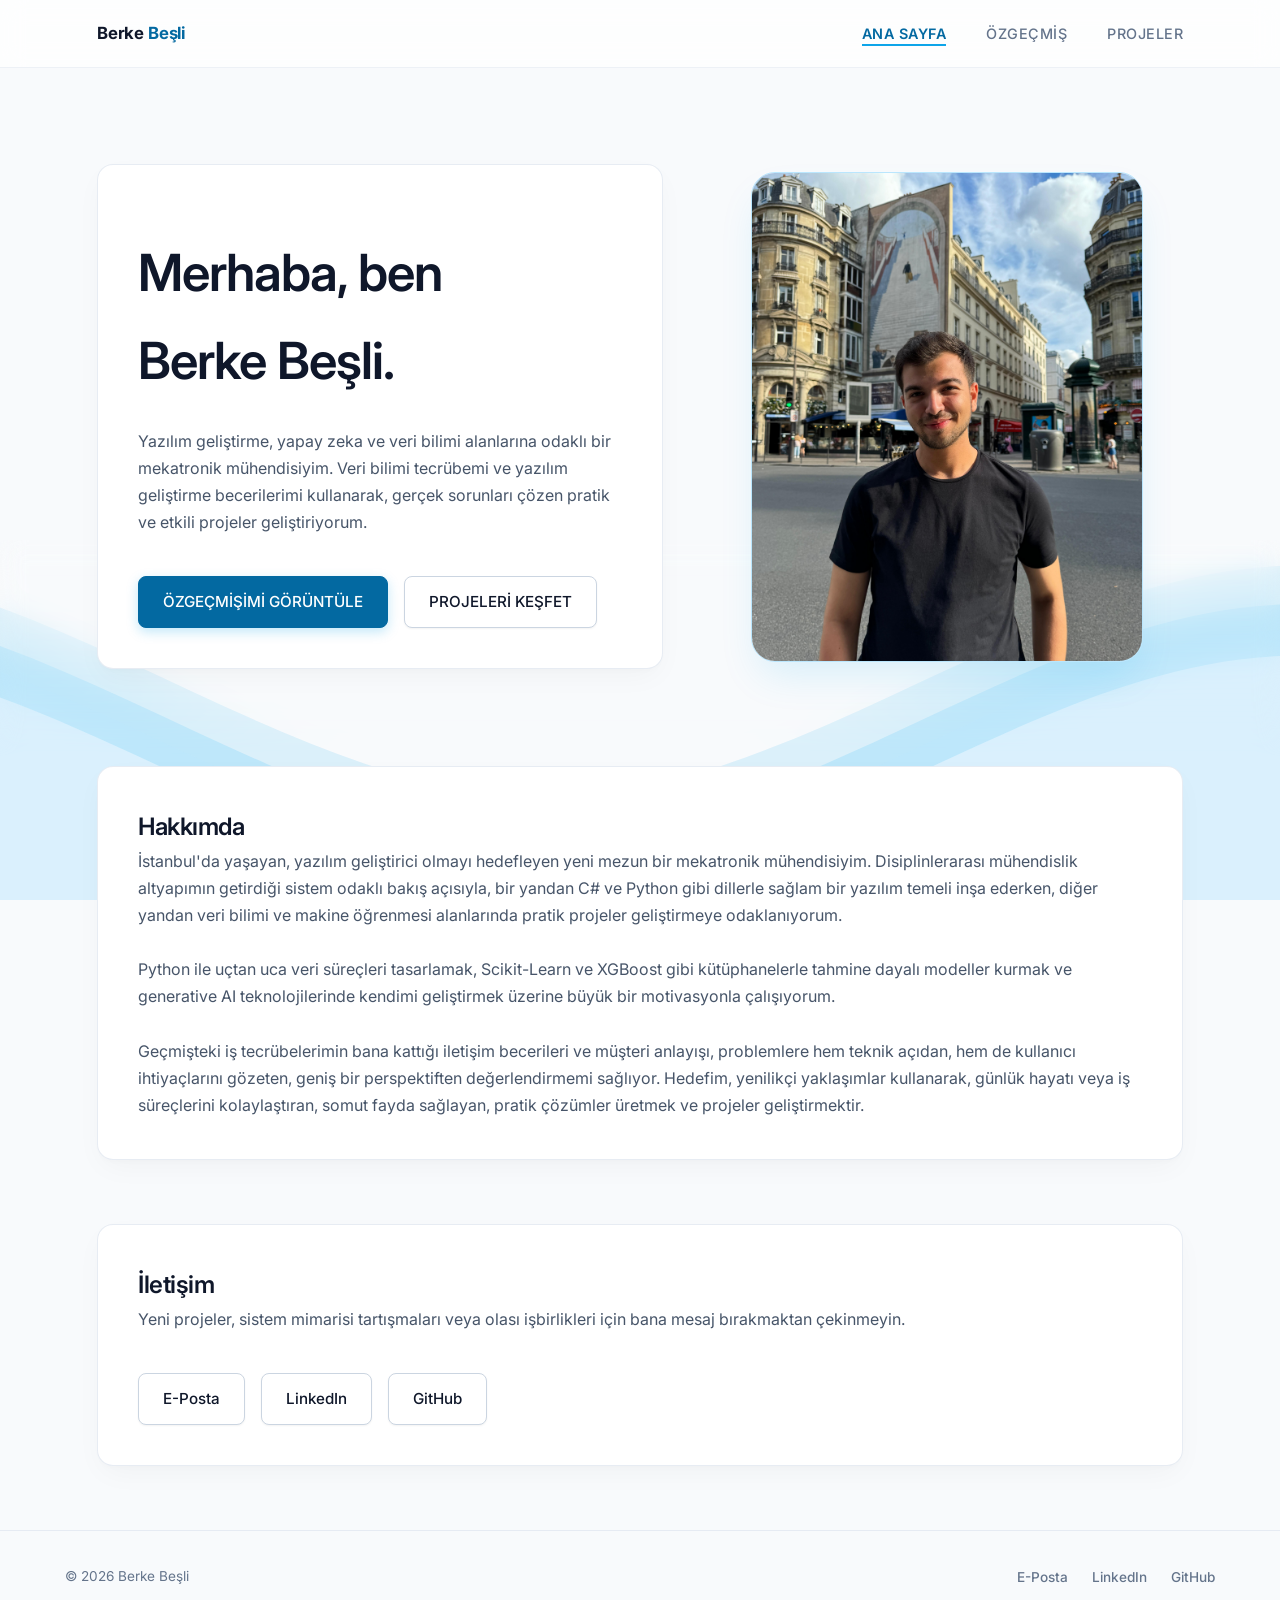
==== index.html @ 2250c135 "Restore index.html with original content" ====
<!DOCTYPE html>
<html lang="tr">
<head>
    <meta charset="UTF-8">
    <meta name="viewport" content="width=device-width, initial-scale=1.0">

    <title>Ana Sayfa - Berke Beşli</title>
    <meta name="description" content="Yazılım geliştirme, yapay zeka ve veri bilimi odaklı çalışan Mekatronik Mühendisi Berke Beşli'nin kişisel portfolyosu."> <!-- Buradaki yazı değişirilebilir-->
    <link rel="canonical" href="https://berkebesli.github.io/">

    <meta property="og:type" content="website">
    <meta property="og:title" content="Ana Sayfa - Berke Beşli">
    <meta property="og:description" content="Yazılım geliştirme, yapay zeka ve veri bilimi odaklı çalışan Mekatronik Mühendisi Berke Beşli'nin kişisel portfolyosu.">
    <meta property="og:url" content="https://berkebesli.github.io/">
    <!-- <meta property="og:image" content="https://berkebesli.github.io/images/og-image.jpg">     resim ekleme kısmı  -->
    <!-- <link rel="icon" type="image/x-icon" href="images/favicon.ico">        icon kısmı -->

    <!-- Performans (Phase 5) -->
    <link rel="preconnect" href="https://fonts.googleapis.com">
    <link rel="preconnect" href="https://fonts.gstatic.com" crossorigin>

    <link rel="stylesheet" href="css/style.css">
    <link href="https://fonts.googleapis.com/css2?family=Inter:wght@300;400;500;600;700&display=swap" rel="stylesheet">
</head>
<body>
    <a href="#main-content" class="skip-link">İçeriğe geç</a>
    <div class="premium-wave-bg" aria-hidden="true">
        <svg class="editorial-waves" xmlns="http://www.w3.org/2000/svg" xmlns:xlink="http://www.w3.org/1999/xlink"
        viewBox="0 24 150 28" preserveAspectRatio="none" shape-rendering="auto">
            <defs>
                <path id="gentle-wave" d="M-160 44c30 0 58-18 88-18s58 18 88 18 58-18 88-18 58 18 88 18 v44h-352z" />
            </defs>
            <g class="parallax-waves">
                <use xlink:href="#gentle-wave" x="48" y="0" fill="var(--wave-layer-1)" />
                <use xlink:href="#gentle-wave" x="48" y="3" fill="var(--wave-layer-2)" />
                <use xlink:href="#gentle-wave" x="48" y="5" fill="var(--wave-layer-3)" />
                <use xlink:href="#gentle-wave" x="48" y="7" fill="var(--wave-layer-4)" />
            </g>
        </svg>
        <div class="wave-blur-overlay"></div>
    </div>
    <nav aria-label="Ana navigasyon">
        <div class="nav-container">
            <a href="index.html" class="brand">Berke <span>Beşli</span></a>
            <button class="nav-toggle" id="navToggle" type="button" aria-label="Menüyü aç" aria-expanded="false" aria-controls="navLinks">
                <span></span><span></span><span></span>
            </button>
            <ul class="nav-links" id="navLinks">
                <li><a href="index.html" class="active">ANA SAYFA</a></li>
                <li><a href="resume.html">ÖZGEÇMİŞ</a></li>
                <li><a href="projects.html">PROJELER</a></li>
            </ul>
        </div>
    </nav>

    <main id="main-content">
        <section class="hero-container">
            <div class="hero-card text-section">

                <h1>Merhaba, ben <br> Berke Beşli.</h1>

                <p>
                    Yazılım geliştirme, yapay zeka ve veri bilimi alanlarına odaklı bir mekatronik mühendisiyim. Veri bilimi tecrübemi ve yazılım geliştirme becerilerimi kullanarak, gerçek sorunları çözen pratik ve etkili projeler geliştiriyorum.
                </p>

                <div class="buttons">
                    <a href="resume.html" class="btn btn-primary">ÖZGEÇMİŞİMİ GÖRÜNTÜLE</a>
                    <a href="projects.html" class="btn btn-outline">PROJELERİ KEŞFET</a>
                </div>
            </div>

            <div class="hero-card image-section">
                <img src="images/profile.jpeg" alt="Berke Beşli Profil Fotoğrafı" class="profile-image">
            </div>
        </section>


        <section id="about" class="about-card">
            <h2>Hakkımda</h2>
            <p>
                İstanbul'da yaşayan, yazılım geliştirici olmayı hedefleyen yeni mezun bir mekatronik mühendisiyim. Disiplinlerarası mühendislik altyapımın getirdiği sistem odaklı bakış açısıyla, bir yandan C# ve Python gibi dillerle sağlam bir yazılım temeli inşa ederken, diğer yandan veri bilimi ve makine öğrenmesi alanlarında pratik projeler geliştirmeye odaklanıyorum.
            </p>
            <br>
            <p>
                Python ile uçtan uca veri süreçleri tasarlamak, Scikit-Learn ve XGBoost gibi kütüphanelerle tahmine dayalı modeller kurmak ve generative AI teknolojilerinde kendimi geliştirmek üzerine büyük bir motivasyonla çalışıyorum.
            </p>
            <br>
            <p>
                Geçmişteki iş tecrübelerimin bana kattığı iletişim becerileri ve müşteri anlayışı, problemlere hem teknik açıdan, hem de kullanıcı ihtiyaçlarını gözeten, geniş bir perspektiften değerlendirmemi sağlıyor. Hedefim, yenilikçi yaklaşımlar kullanarak, günlük hayatı veya iş süreçlerini kolaylaştıran, somut fayda sağlayan, pratik çözümler üretmek ve projeler geliştirmektir.
            </p>
        </section>

        <section id="contact" class="contact-section">
            <h2>İletişim</h2>
            <p>Yeni projeler, sistem mimarisi tartışmaları veya olası işbirlikleri için bana mesaj bırakmaktan çekinmeyin.</p>
            <div class="contact-buttons">
                <a href="mailto:berkebesli3@gmail.com" class="contact-btn">E-Posta</a>
                <a href="https://www.linkedin.com/in/berke-beşli-5b1593320" class="contact-btn" target="_blank" rel="noopener">LinkedIn<span class="visually-hidden"> (yeni sekmede açılır)</span></a>
                <a href="https://github.com/BerkeBesli" class="contact-btn" target="_blank" rel="noopener">GitHub<span class="visually-hidden"> (yeni sekmede açılır)</span></a>
            </div>
        </section>

    </main>

    <footer class="site-footer">
        <div class="footer-content">
            <p class="footer-copy">&copy; 2026 Berke Beşli</p>
            <ul class="footer-links">
                <li><a href="mailto:berkebesli3@gmail.com">E-Posta</a></li>
                <li><a href="https://www.linkedin.com/in/berke-beşli-5b1593320" target="_blank" rel="noopener">LinkedIn<span class="visually-hidden"> (yeni sekmede açılır)</span></a></li>
                <li><a href="https://github.com/BerkeBesli" target="_blank" rel="noopener">GitHub<span class="visually-hidden"> (yeni sekmede açılır)</span></a></li>
            </ul>
        </div>
    </footer>

    <script src="js/main.js" defer></script>
</body>
</html>
---- css/style.css ----
/* ==========================================================================
   BERKE BEŞLİ - Portfolyo Web Sitesi
   ========================================================================== */

/* --- 1. TİPOGRAFİ VE TEMEL AYARLAR --- */
* {
    margin: 0;
    padding: 0;
    box-sizing: border-box;
    font-family: 'Inter', system-ui, -apple-system, BlinkMacSystemFont, "Segoe UI", Roboto, sans-serif;
}

body {
    background-color: #f8fafc;
    color: #475569; 
    line-height: 1.7;
    -webkit-font-smoothing: antialiased; 
    -moz-osx-font-smoothing: grayscale;
}

h1, h2, h3, h4, h5, h6 {
    color: #0f172a; 
    font-weight: 600;
    letter-spacing: -0.02em; 
}

a {
    text-decoration: none;
    transition: all 0.3s cubic-bezier(0.4, 0, 0.2, 1);
}

/* --- 2. NAVİGASYON (FROSTED GLASS EFEKTİ) --- */
nav {
    background: rgba(255, 255, 255, 0.75);
    backdrop-filter: blur(12px);
    -webkit-backdrop-filter: blur(12px);
    border-bottom: 1px solid rgba(226, 232, 240, 0.6);
    position: sticky;
    top: 0;
    z-index: 100;
}

.nav-container {
    max-width: 1150px;
    margin: 0 auto;
    padding: 1.2rem 2rem;
    display: flex;
    align-items: center;
    justify-content: space-between;
    position: relative;
}

.brand {
    font-weight: 700;
    font-size: 1.05rem;
    color: #0f172a;
    letter-spacing: -0.01em;
}

.brand span {
    color: var(--accent-text);
}

.nav-links {
    display: flex;
    list-style: none;
    gap: 2.5rem;
}

.nav-toggle {
    display: none;
    flex-direction: column;
    justify-content: center;
    gap: 5px;
    width: 32px;
    height: 32px;
    background: none;
    border: none;
    cursor: pointer;
    padding: 0;
}

.nav-toggle span {
    display: block;
    width: 100%;
    height: 2px;
    background-color: #0f172a;
    border-radius: 2px;
    transition: transform 0.3s ease, opacity 0.3s ease;
}

.nav-toggle.is-open span:nth-child(1) { transform: translateY(7px) rotate(45deg); }
.nav-toggle.is-open span:nth-child(2) { opacity: 0; }
.nav-toggle.is-open span:nth-child(3) { transform: translateY(-7px) rotate(-45deg); }

.nav-links a {
    color: #64748b;
    font-weight: 500;
    font-size: 0.9rem;
    letter-spacing: 0.5px;
    padding-bottom: 4px;
    position: relative;
}

.nav-links a::after {
    content: '';
    position: absolute;
    width: 0;
    height: 2px;
    bottom: 0;
    left: 0;
    background-color: #0ea5e9;
    transition: width 0.3s ease;
}

.nav-links a:hover { color: #0f172a; }
.nav-links a:hover::after, .nav-links a.active::after { width: 100%; }
.nav-links a.active { color: var(--accent-text); font-weight: 600; }

/* --- 3. PREMIUM KART TASARIMLARI VE GENEL DÜZEN --- */
main {
    max-width: 1150px;
    margin: 4rem auto;
    padding: 0 2rem;
}

/* Sayfadaki ana bölümler arasına dikey boşluk ekleme */
main > section {
    margin-bottom: 4rem;
}

main > section:last-child {
    margin-bottom: 0;
}

.hero-card, .about-card, .expertise-section, .contact-section,
.resume-summary-card, .resume-main-card, .skill-box, .project-inner-card {
    background: #fff;
    border-radius: 16px;
    padding: 2.5rem;
    box-shadow: 0 4px 6px -1px rgba(0, 0, 0, 0.02), 0 10px 30px -5px rgba(15, 23, 42, 0.04);
    border: 1px solid rgba(226, 232, 240, 0.8);
    transition: transform 0.3s ease, box-shadow 0.3s ease, border-color 0.3s ease;
}

.expertise-card:hover, .skill-box:hover, .project-inner-card:hover {
    transform: translateY(-4px);
    box-shadow: 0 10px 40px -10px rgba(14, 165, 233, 0.08);
    border-color: #bae6fd;
}

.page-title {
    text-align: center;
    font-size: 2.5rem;
    margin-bottom: 2.5rem;
    font-weight: 700;
}

.section-header {
    font-size: 1.5rem;
    margin-bottom: 2rem;
    color: #0f172a;
}

.resume-summary-card h2 {
    margin-bottom: 1rem;
}

/* --- 4. BUTONLAR VE ETİKETLER (TAGS) --- */

.buttons, .contact-buttons {
    display: flex;
    flex-wrap: wrap;
    gap: 1rem;
    margin-top: 2.5rem;
}

.btn, .contact-btn, .btn-outline {
    padding: 0.75rem 1.5rem;
    border-radius: 8px; 
    font-weight: 500;
    font-size: 0.95rem;
    cursor: pointer;
    text-align: center;
    display: inline-block;
}

.btn-primary {
    background-color: var(--accent-text);
    color: #fff;
    border: 1px solid var(--accent-text);
    box-shadow: 0 4px 12px rgba(14, 165, 233, 0.25); 
}

.btn-primary:hover {
    background-color: #075985;
    box-shadow: 0 6px 16px rgba(14, 165, 233, 0.35);
    transform: translateY(-1px);
}

.btn-outline, .contact-btn {
    background-color: #fff;
    color: #0f172a;
    border: 1px solid #cbd5e1;
    box-shadow: 0 1px 2px rgba(0, 0, 0, 0.05);
}

.btn-outline:hover, .contact-btn:hover {
    background-color: #f8fafc;
    border-color: #94a3b8;
}

/* --- 5. ANA SAYFA DÜZENİ --- */
.hero-container {
    display: grid;
    grid-template-columns: 1.2fr 1fr;
    gap: 3rem;
    margin-bottom: 4rem;
    align-items: center;
}

.hero-card.text-section h1 {
    font-size: 3.2rem;
    margin: 1.5rem 0;
}

.hero-card.image-section {
    display: flex;
    flex-direction: column;
    align-items: center;
    justify-content: center;
    background: transparent;
    border: none;
    box-shadow: none;
}

.profile-image {
    width: 100%;
    max-width: 420px; /* 4800px olan yazım hatası düzeltildi */
    aspect-ratio: 4 / 5; 
    object-fit: cover; 
    border-radius: 24px; 
    box-shadow: 0 20px 40px -10px rgba(14, 165, 233, 0.15); 
    border: 1px solid #bae6fd;
    transition: transform 0.3s ease;
}

.profile-image:hover {
    transform: translateY(-4px);
}

.expertise-grid, .skills-grid-2x2 {
    display: grid;
    grid-template-columns: repeat(2, 1fr);
    gap: 1.5rem;
}

/* Hakkımda Özel Madde Listesi */
.custom-list {
    list-style: none;
}

.custom-list li {
    position: relative;
    padding-left: 1.5rem;
    margin-bottom: 0.8rem;
}

.custom-list li::before {
    content: '';
    position: absolute;
    left: 0;
    top: 0.7rem;
    width: 5px;
    height: 5px;
    background-color: #cbd5e1;
    border-radius: 50%;
}

/* --- 6. ÖZGEÇMİŞ SAYFASI (TIMELINE, DİLLER, SERTİFİKALAR) --- */
.resume-layout {
    display: grid;
    grid-template-columns: 1fr 1fr;
    gap: 4rem;
}

.timeline {
    position: relative;
    border-left: 1px solid #e2e8f0; 
    margin-left: 0.5rem;
    padding-left: 2.5rem;
}

.timeline-item {
    position: relative;
    margin-bottom: 3rem;
}

.timeline-item:last-child { margin-bottom: 0; }

.timeline-dot {
    position: absolute;
    left: -2.9rem;
    top: 0.3rem;
    width: 12px;
    height: 12px;
    background-color: #fff;
    border: 3px solid #0ea5e9;
    border-radius: 50%;
    box-shadow: 0 0 0 4px #f0f9ff; 
}

.timeline-item-header {
    display: flex;
    justify-content: space-between;
    align-items: baseline;
    margin-bottom: 0.5rem;
}

.timeline-item-header h3 {
    font-size: 1.15rem;
}

.institution-text {
    color: var(--accent-text);
    font-weight: 500;
    font-size: 0.9rem;
}

.timeline-date {
    display: block;
    color: #64748b;
    font-size: 0.85rem;
    margin-bottom: 1.2rem;
}

.task-list {
    list-style: none;
}

.task-list li {
    position: relative;
    padding-left: 1.5rem;
    margin-bottom: 0.8rem;
    color: #475569;
}

.task-list li::before {
    content: '';
    position: absolute;
    left: 0;
    top: 0.6rem;
    width: 5px;
    height: 5px;
    background-color: #cbd5e1;
    border-radius: 50%;
}

.skills-header {
    margin-top: 3rem;
}

.dot-header {
    display: flex;
    align-items: center;
    gap: 12px;
    margin-bottom: 0; 
    font-size: 1.05rem;
}

.dot-header::before {
    content: '';
    display: inline-block;
    width: 8px;
    height: 8px;
    background-color: #0ea5e9;
    border-radius: 50%;
    box-shadow: 0 0 0 3px #f0f9ff;
    flex-shrink: 0;
}

.skill-box {
    padding: 1.25rem 1.5rem; 
}

.skill-box h3 {
    font-size: 1rem;
}

.lang-level {
    color: #64748b;
    font-weight: 400;
    font-size: 0.9rem;
}

.cert-details {
    display: block;
    padding-left: 20px;
    color: #64748b;
    font-size: 0.95rem;
    margin-top: 0.15rem;
}

/* Sütun Düzenleri (Diller ve Sertifikalar İçin Ortak Grid) */
.languages-column,
.certificates-column {
    display: grid;
    grid-template-columns: 1fr;
    gap: 1.5rem;
}

/* Yetkinlikler (Dar Boşluklu Grid) */
.expertise-column {
    display: grid;
    grid-template-columns: 1fr;
    gap: 0.5rem; /* İstediğin o çok ufak aralık */
}

.expertise-card {
    background-color: #ffffff;
    border: 1px solid #e2e8f0;
    border-radius: 12px;
    padding: 1.5rem;
    transition: transform 0.3s ease, border-color 0.3s ease, box-shadow 0.3s ease;
    /* margin-bottom özelliği kaldırıldı, hizalamayı artık grid gap yapıyor */
}

/* --- 7. PROJELER SAYFASI GRID --- */
.projects-grid {
    display: grid;
    grid-template-columns: repeat(3, 1fr);
    gap: 2rem;
}

.project-inner-card {
    padding: 2rem;
    display: flex;
    flex-direction: column;
}

.project-inner-card h3 {
    font-size: 1.3rem;
    margin-bottom: 1rem;
}

.project-inner-card .timeline-desc {
    flex-grow: 1;
    margin-bottom: 2.5rem;
}

.project-footer .btn-outline {
    display: flex;
    align-items: center;
    justify-content: center;
    gap: 0.5rem;
    width: 100%;
}

.btn-icon {
    flex-shrink: 0;
}

.btn-outline.btn-disabled {
    opacity: 0.55;
    cursor: not-allowed;
    pointer-events: none;
    background-color: #f8fafc;
}

/* --- 8. ZARİF ARKA PLAN DALGALARI (PREMIUM TUNING) --- */
:root {
    --accent-text: #0369a1;
    --wave-layer-1: rgba(14, 165, 233, 0.12); 
    --wave-layer-2: rgba(56, 189, 248, 0.18); 
    --wave-layer-3: rgba(186, 230, 253, 0.35); 
    --wave-layer-4: rgba(224, 242, 254, 0.85); 
}

.premium-wave-bg {
    position: fixed;
    top: 0; left: 0; width: 100vw; height: 100vh;
    z-index: -1;
    pointer-events: none;
    background-color: #f8fafc;
    display: flex; align-items: flex-end;
    overflow: hidden;
}

.editorial-waves {
    position: relative; width: 100vw; height: 40vh;
    min-height: 250px; max-height: 500px; z-index: 1;
}

.parallax-waves > use {
    animation: wave-drift 25s cubic-bezier(.55, .5, .45, .5) infinite;
}

.parallax-waves > use:nth-child(1) { animation-delay: -2s; animation-duration: 12s; }
.parallax-waves > use:nth-child(2) { animation-delay: -3s; animation-duration: 18s; }
.parallax-waves > use:nth-child(3) { animation-delay: -4s; animation-duration: 25s; }
.parallax-waves > use:nth-child(4) { animation-delay: -5s; animation-duration: 35s; }

@keyframes wave-drift {
    0% { transform: translate3d(-90px, 0, 0); }
    100% { transform: translate3d(85px, 0, 0); }
}

.wave-blur-overlay {
    position: absolute; bottom: 0; left: 0; width: 100%; height: 40vh;
    min-height: 250px; z-index: 2;
    backdrop-filter: blur(12px);
    -webkit-backdrop-filter: blur(12px);
    mask-image: linear-gradient(to bottom, rgba(0,0,0,1) 0%, rgba(0,0,0,0) 60%);
    -webkit-mask-image: linear-gradient(to bottom, rgba(0,0,0,1) 0%, rgba(0,0,0,0) 60%);
}

/* --- 9. FOOTER --- */
.site-footer {
    margin-top: 4rem;
    border-top: 1px solid rgba(226, 232, 240, 0.8);
    padding: 2rem;
}

.footer-content {
    max-width: 1150px;
    margin: 0 auto;
    display: flex;
    align-items: center;
    justify-content: space-between;
    flex-wrap: wrap;
    gap: 1rem;
}

.footer-copy {
    color: #64748b;
    font-size: 0.85rem;
}

.footer-links {
    display: flex;
    list-style: none;
    gap: 1.5rem;
}

.footer-links a {
    color: #64748b;
    font-size: 0.85rem;
    font-weight: 500;
    position: relative;
    padding-bottom: 2px;
}

.footer-links a::after {
    content: '';
    position: absolute;
    width: 0;
    height: 1px;
    bottom: 0;
    left: 0;
    background-color: #0ea5e9;
    transition: width 0.3s ease;
}

.footer-links a:hover { color: #0f172a; }
.footer-links a:hover::after { width: 100%; }

/* --- 10. MOBİL UYUM (RESPONSIVE) --- */
@media (max-width: 992px) {
    .hero-container, .resume-layout { grid-template-columns: 1fr; gap: 2.5rem; }
    .expertise-grid, .skills-grid-2x2 { grid-template-columns: 1fr; }
    .projects-grid { grid-template-columns: repeat(2, 1fr); }
}

@media (max-width: 768px) {
    .projects-grid { grid-template-columns: 1fr; }
    .page-title { font-size: 2rem; }
    main { padding: 0 1.5rem; margin: 2rem auto; }

    .nav-toggle {
        display: flex;
    }

    .nav-links {
        position: absolute;
        top: 100%;
        left: 0;
        right: 0;
        flex-direction: column;
        align-items: flex-start;
        gap: 1.2rem;
        background: rgba(255, 255, 255, 0.98);
        backdrop-filter: blur(12px);
        -webkit-backdrop-filter: blur(12px);
        border-bottom: 1px solid rgba(226, 232, 240, 0.6);
        padding: 0 2rem;
        max-height: 0;
        overflow: hidden;
        transition: max-height 0.3s ease, padding 0.3s ease;
    }

    .nav-links.is-open {
        max-height: 300px;
        padding: 1.2rem 2rem 1.5rem;
    }

    .footer-content {
        flex-direction: column;
        text-align: center;
    }
}

@media (max-width: 480px) {
    .hero-card.text-section h1 {
        font-size: 2.1rem;
    }

    .timeline-item-header {
        flex-direction: column;
        align-items: flex-start;
        gap: 0.3rem;
    }
}

/* --- 12. KLAVYE ODAĞI VE EKRAN OKUYUCU YARDIMCILARI --- */
a:focus-visible,
button:focus-visible {
    outline: 2px solid var(--accent-text);
    outline-offset: 3px;
    border-radius: 4px;
}

.skip-link {
    position: absolute;
    top: -100px;
    left: 1rem;
    background-color: #0f172a;
    color: #fff;
    padding: 0.75rem 1.25rem;
    border-radius: 8px;
    font-weight: 600;
    font-size: 0.9rem;
    z-index: 1000;
    transition: top 0.2s ease;
}

.skip-link:focus {
    top: 1rem;
}

.visually-hidden {
    position: absolute;
    width: 1px;
    height: 1px;
    padding: 0;
    margin: -1px;
    overflow: hidden;
    clip: rect(0, 0, 0, 0);
    clip-path: inset(50%);
    white-space: nowrap;
    border: 0;
}

/* --- 13. HAREKET AZALTMA TERCİHİ (ERİŞİLEBİLİRLİK) --- */
@media (prefers-reduced-motion: reduce) {
    * {
        animation-duration: 0.01ms !important;
        animation-iteration-count: 1 !important;
        transition-duration: 0.01ms !important;
        scroll-behavior: auto !important;
    }
}
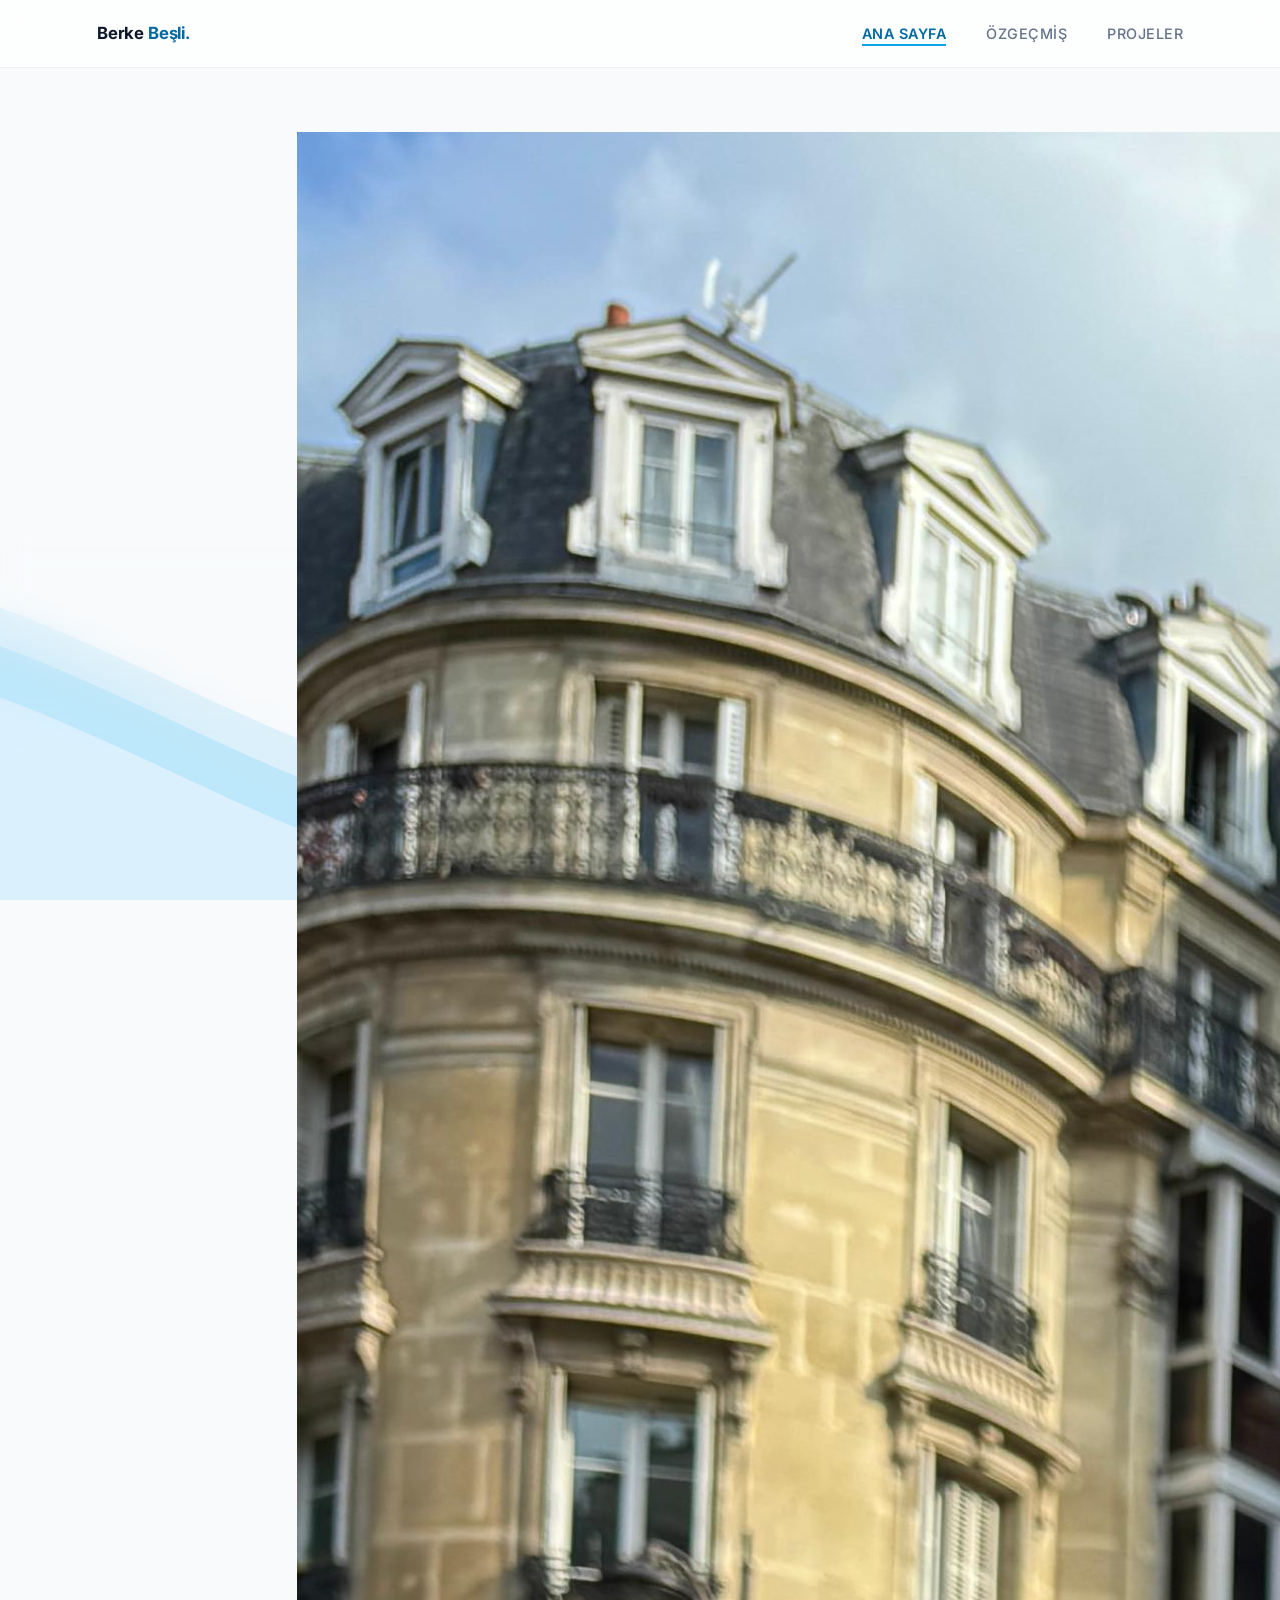
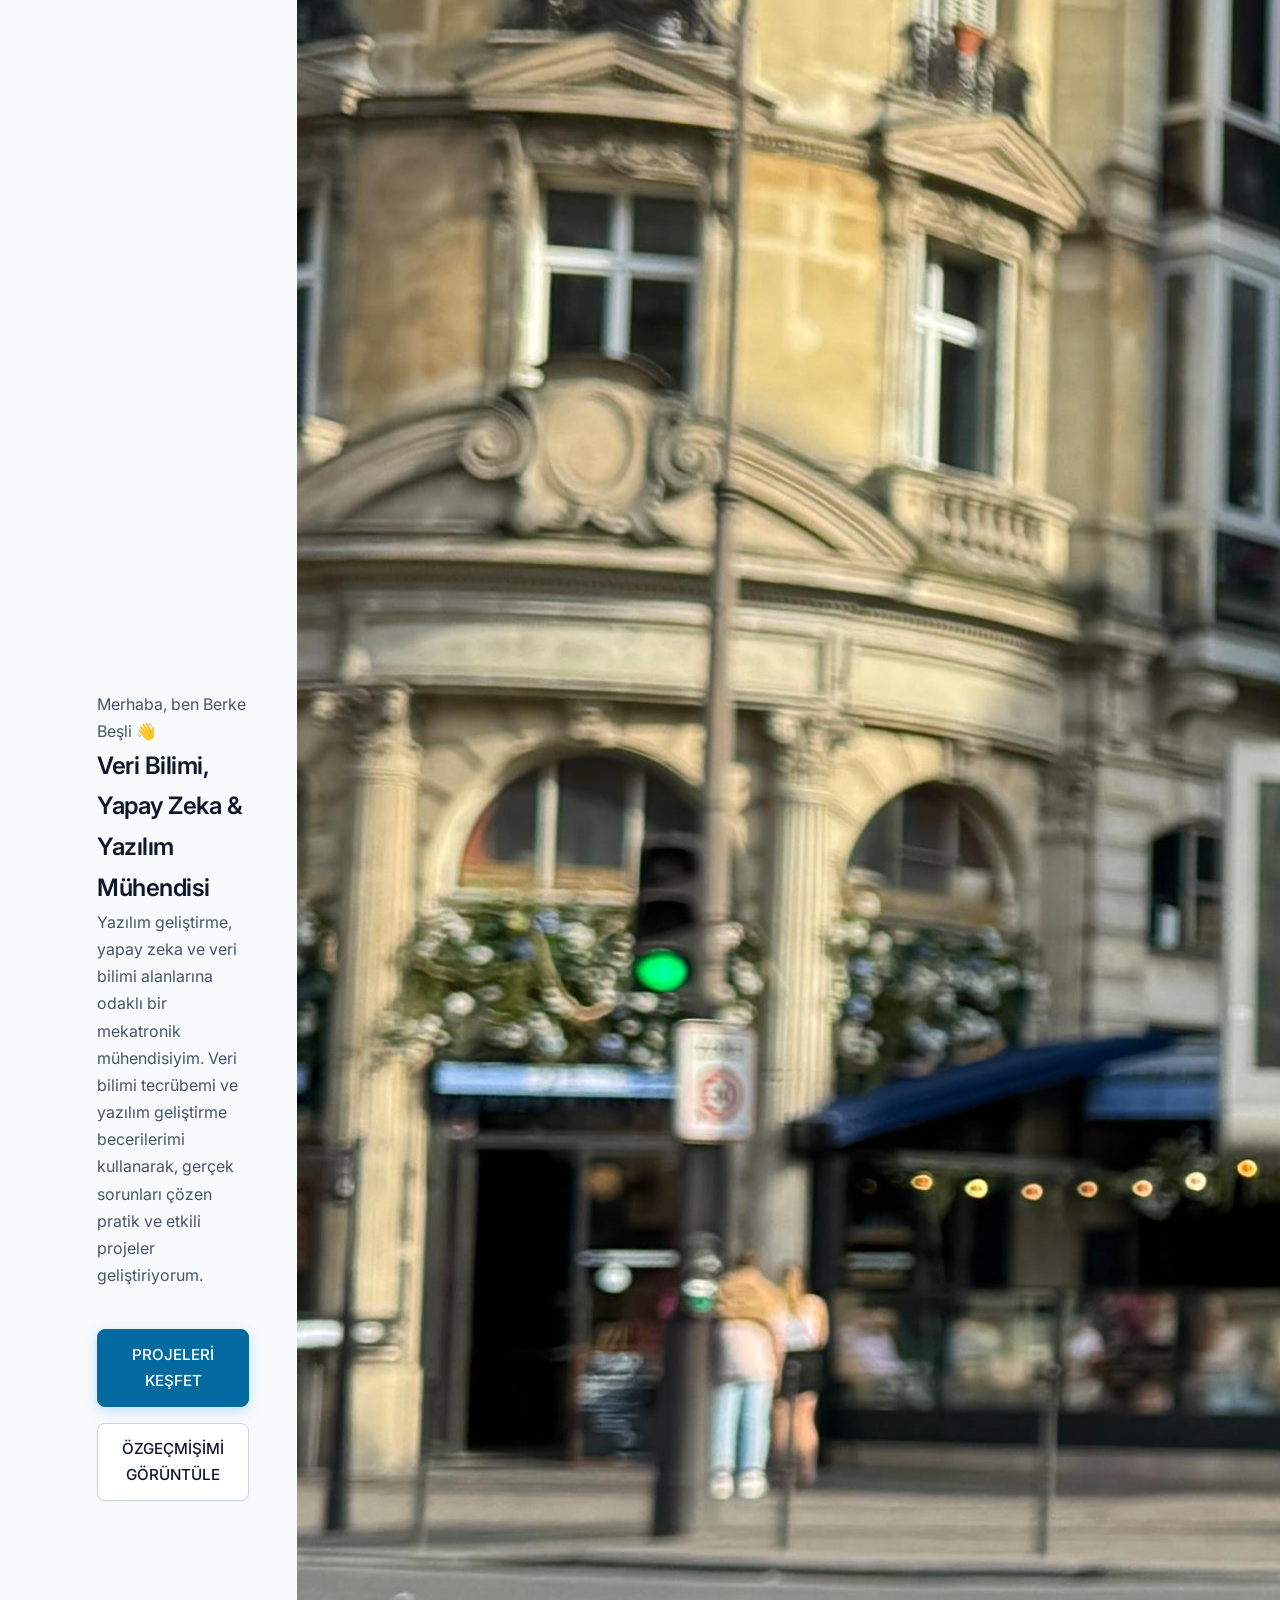
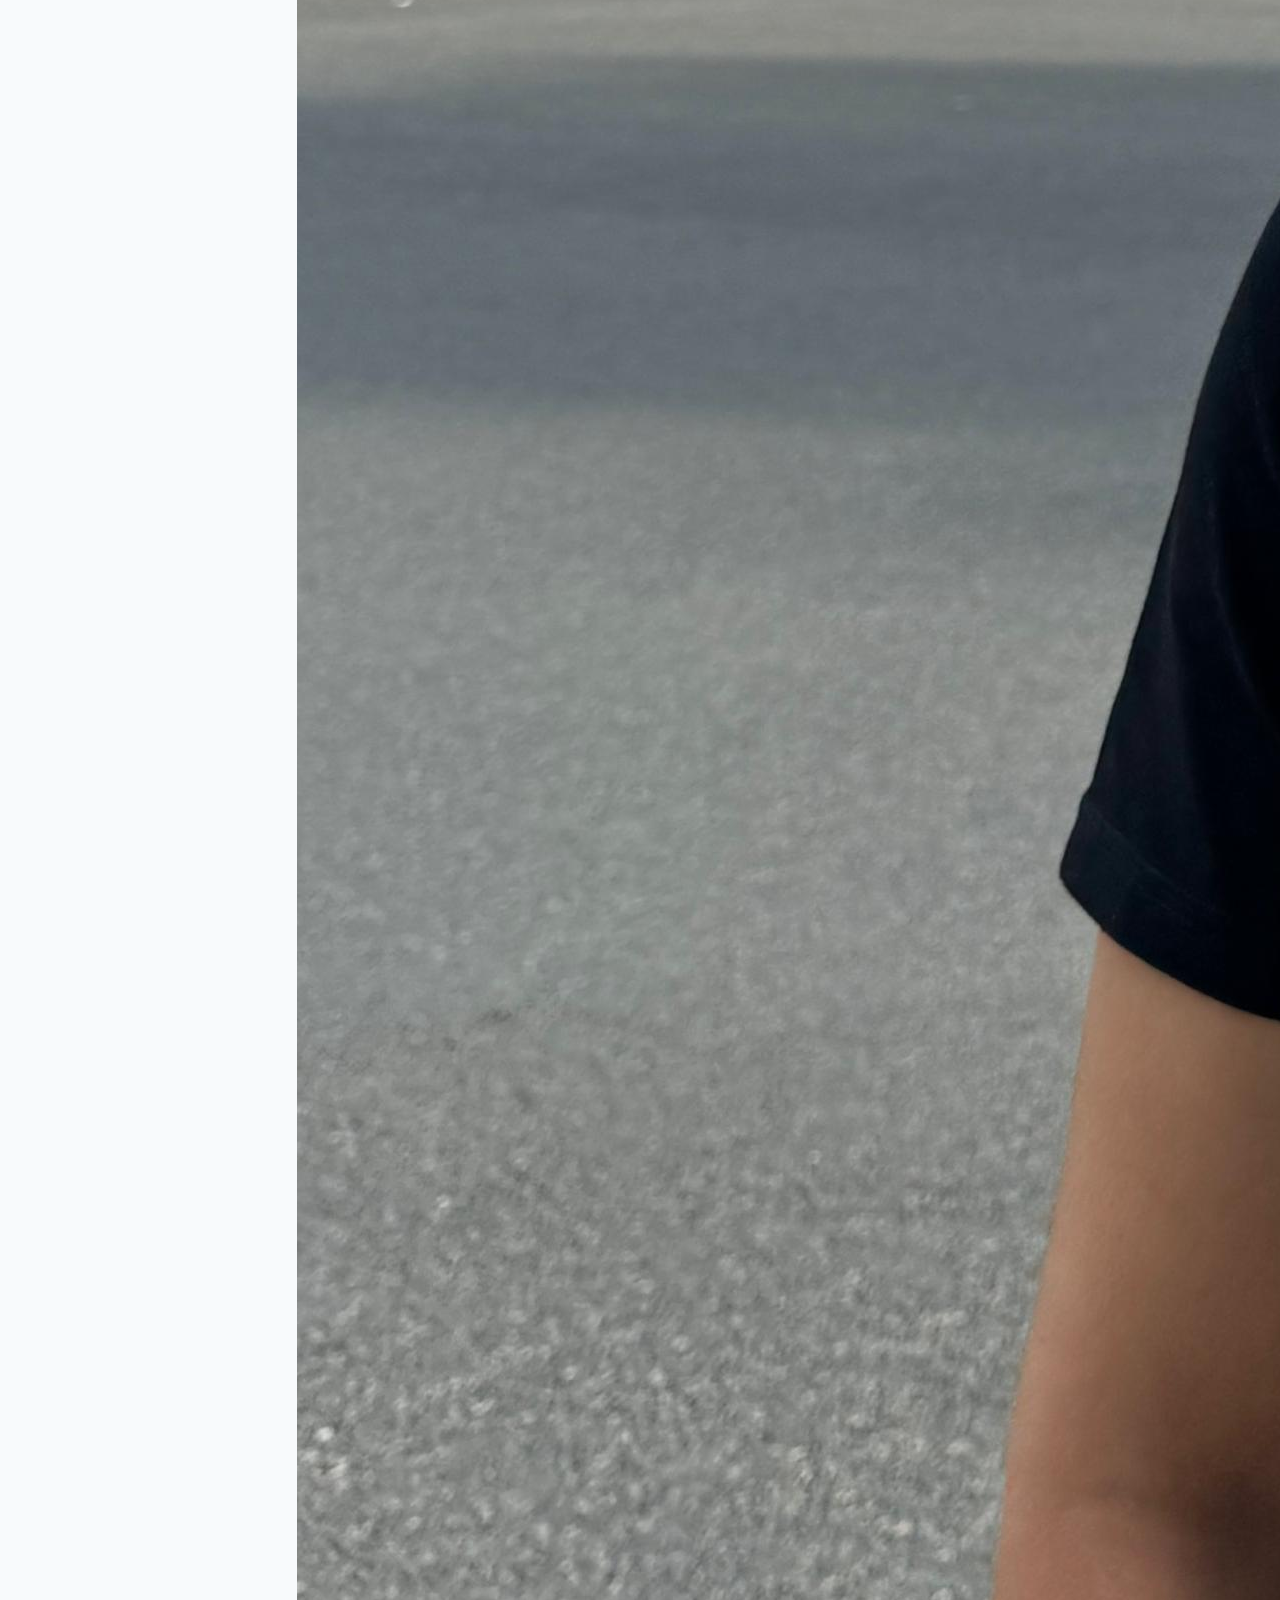
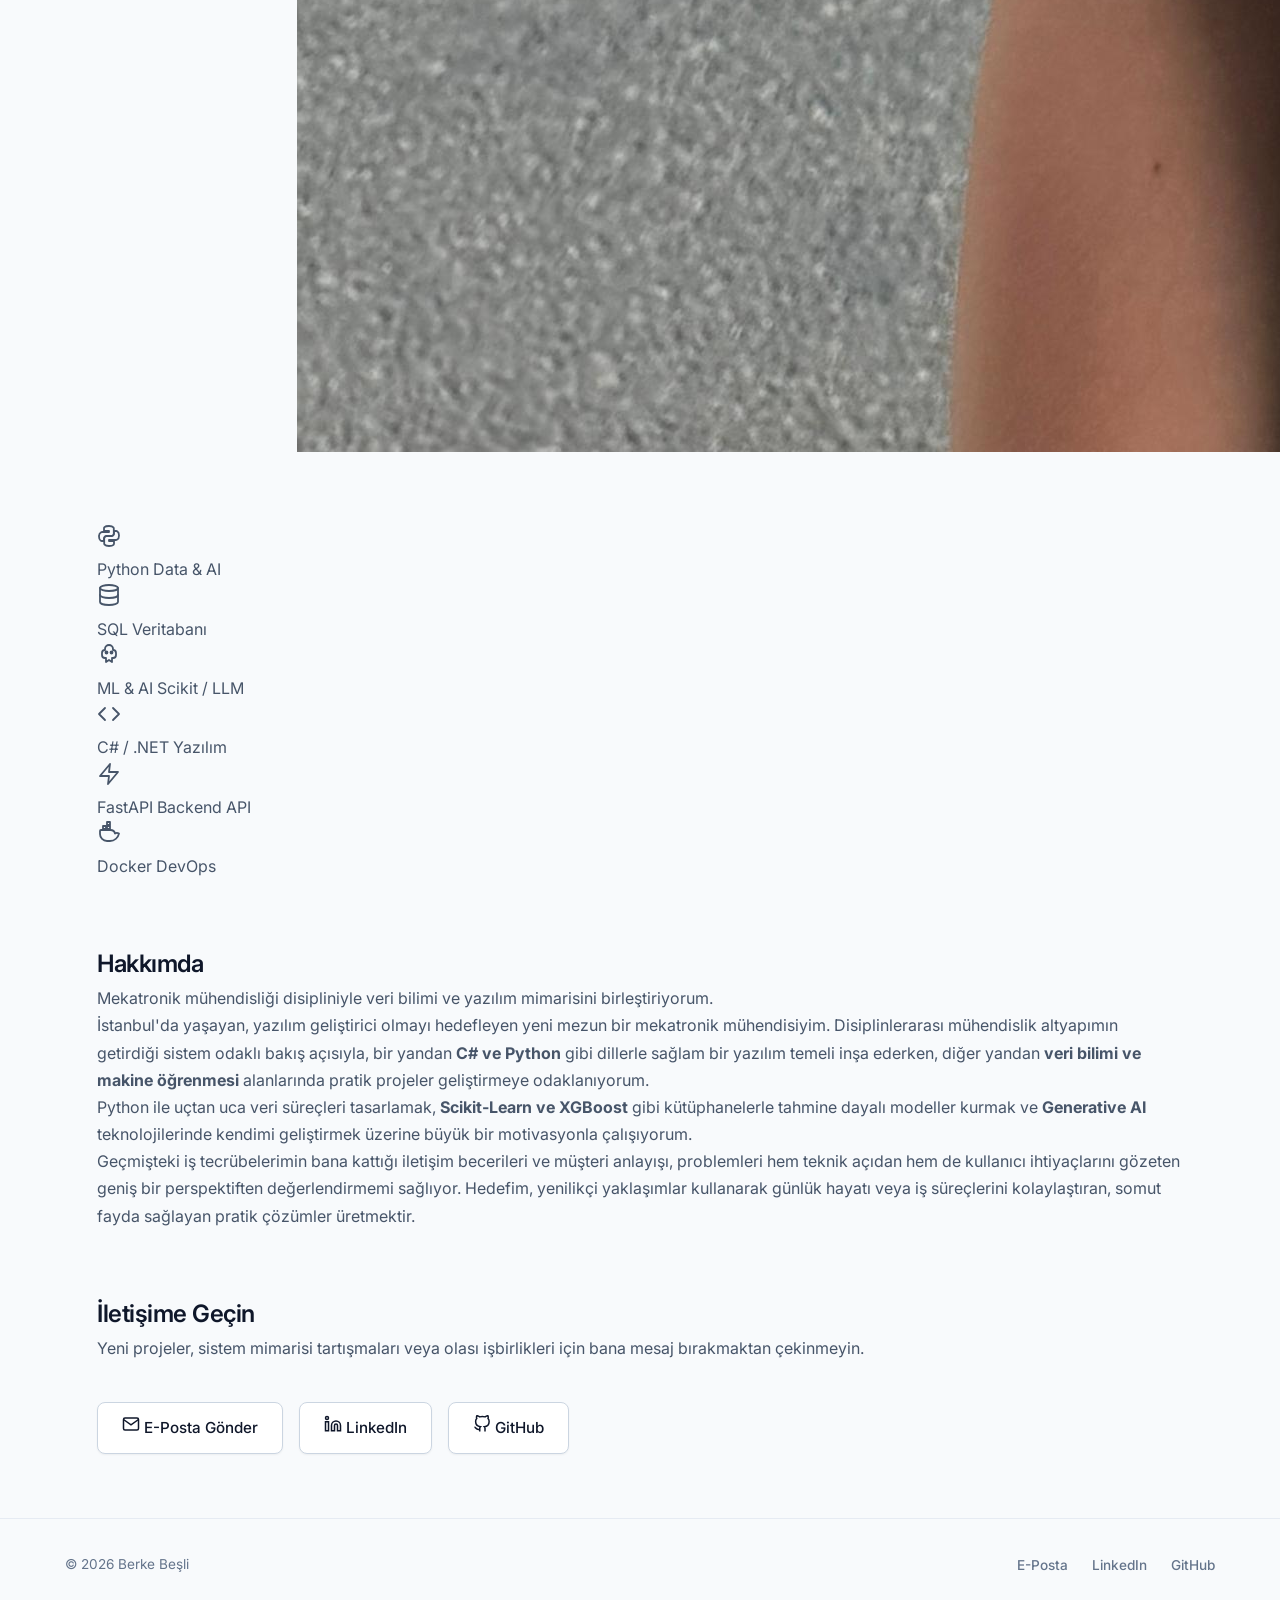
==== commit 2c1aba4c: "Revamp index.html with new layout and styles Updated the HTML structure and improved the design elem" ====
--- a/index.html
+++ b/index.html
@@ -5,26 +5,27 @@
     <meta name="viewport" content="width=device-width, initial-scale=1.0">
 
     <title>Ana Sayfa - Berke Beşli</title>
-    <meta name="description" content="Yazılım geliştirme, yapay zeka ve veri bilimi odaklı çalışan Mekatronik Mühendisi Berke Beşli'nin kişisel portfolyosu."> <!-- Buradaki yazı değişirilebilir-->
+    <meta name="description" content="Yazılım geliştirme, yapay zeka ve veri bilimi odaklı çalışan Mekatronik Mühendisi Berke Beşli'nin kişisel portfolyosu.">
     <link rel="canonical" href="https://berkebesli.github.io/">
 
     <meta property="og:type" content="website">
     <meta property="og:title" content="Ana Sayfa - Berke Beşli">
     <meta property="og:description" content="Yazılım geliştirme, yapay zeka ve veri bilimi odaklı çalışan Mekatronik Mühendisi Berke Beşli'nin kişisel portfolyosu.">
     <meta property="og:url" content="https://berkebesli.github.io/">
-    <!-- <meta property="og:image" content="https://berkebesli.github.io/images/og-image.jpg">     resim ekleme kısmı  -->
-    <!-- <link rel="icon" type="image/x-icon" href="images/favicon.ico">        icon kısmı -->
 
-    <!-- Performans (Phase 5) -->
     <link rel="preconnect" href="https://fonts.googleapis.com">
     <link rel="preconnect" href="https://fonts.gstatic.com" crossorigin>
 
     <link rel="stylesheet" href="css/style.css">
-    <link href="https://fonts.googleapis.com/css2?family=Inter:wght@300;400;500;600;700&display=swap" rel="stylesheet">
+    <link href="https://fonts.googleapis.com/css2?family=Inter:wght@300;400;500;600;700;800&display=swap" rel="stylesheet">
 </head>
 <body>
     <a href="#main-content" class="skip-link">İçeriğe geç</a>
+    
+    <!-- Hareketli Dalga Arka Planı -->
     <div class="premium-wave-bg" aria-hidden="true">
+        <div class="ambient-glow glow-top-left"></div>
+        <div class="ambient-glow glow-top-right"></div>
         <svg class="editorial-waves" xmlns="http://www.w3.org/2000/svg" xmlns:xlink="http://www.w3.org/1999/xlink"
         viewBox="0 24 150 28" preserveAspectRatio="none" shape-rendering="auto">
             <defs>
@@ -39,9 +40,11 @@
         </svg>
         <div class="wave-blur-overlay"></div>
     </div>
+
+    <!-- Navigasyon -->
     <nav aria-label="Ana navigasyon">
         <div class="nav-container">
-            <a href="index.html" class="brand">Berke <span>Beşli</span></a>
+            <a href="index.html" class="brand">Berke <span>Beşli.</span></a>
             <button class="nav-toggle" id="navToggle" type="button" aria-label="Menüyü aç" aria-expanded="false" aria-controls="navLinks">
                 <span></span><span></span><span></span>
             </button>
@@ -54,52 +57,130 @@
     </nav>
 
     <main id="main-content">
-        <section class="hero-container">
-            <div class="hero-card text-section">
-
-                <h1>Merhaba, ben <br> Berke Beşli.</h1>
-
-                <p>
+        <!-- HERO ALANI (örnek1.png stili ferah yapı ve çift halkalı profil) -->
+        <section class="hero-container reveal">
+            <div class="hero-text-open">
+                <span class="hero-greeting">Merhaba, ben Berke Beşli 👋</span>
+                <h1>
+                    <span class="text-gradient">Veri Bilimi</span>, Yapay Zeka &amp; Yazılım Mühendisi
+                </h1>
+                <p class="hero-lead">
                     Yazılım geliştirme, yapay zeka ve veri bilimi alanlarına odaklı bir mekatronik mühendisiyim. Veri bilimi tecrübemi ve yazılım geliştirme becerilerimi kullanarak, gerçek sorunları çözen pratik ve etkili projeler geliştiriyorum.
                 </p>
 
                 <div class="buttons">
-                    <a href="resume.html" class="btn btn-primary">ÖZGEÇMİŞİMİ GÖRÜNTÜLE</a>
-                    <a href="projects.html" class="btn btn-outline">PROJELERİ KEŞFET</a>
+                    <a href="projects.html" class="btn btn-primary">PROJELERİ KEŞFET</a>
+                    <a href="resume.html" class="btn btn-outline">ÖZGEÇMİŞİMİ GÖRÜNTÜLE</a>
                 </div>
             </div>
 
-            <div class="hero-card image-section">
-                <img src="images/profile.jpeg" alt="Berke Beşli Profil Fotoğrafı" class="profile-image">
+            <div class="hero-image-open">
+                <div class="profile-ring-outer">
+                    <div class="profile-ring-inner">
+                        <img src="images/profile.jpeg" alt="Berke Beşli Profil Fotoğrafı" class="profile-image-circle">
+                    </div>
+                </div>
             </div>
         </section>
 
+        <!-- TEKNOLOJİ & ARAÇLAR KAPSÜL ŞERİDİ (örnek3.png stili) -->
+        <section class="tech-pills-section reveal" aria-label="Kullandığım Teknolojiler">
+            <div class="tech-pills-wrapper">
+                <div class="tech-pill">
+                    <div class="pill-icon-circle">
+                        <svg viewBox="0 0 24 24" width="24" height="24" stroke="currentColor" stroke-width="1.8" fill="none" stroke-linecap="round" stroke-linejoin="round"><path d="M12 2c-5.33 0-5 2.3-5 2.3V7h5v1H5.5S2 7.6 2 12.5 5.1 17 5.1 17H7v-2.2s-.1-2.8 2.7-2.8h4.5s2.6.1 2.6-2.5V4.8S17.2 2 12 2z"/><path d="M12 22c5.33 0 5-2.3 5-2.3V17h-5v-1h6.5s3.5.4 3.5-4.5S18.9 7 18.9 7H17v2.2s.1 2.8-2.7 2.8H9.8s-2.6-.1-2.6 2.5v4.7S6.8 22 12 22z"/></svg>
+                    </div>
+                    <span class="pill-title">Python</span>
+                    <span class="pill-sub">Data &amp; AI</span>
+                </div>
 
-        <section id="about" class="about-card">
-            <h2>Hakkımda</h2>
-            <p>
-                İstanbul'da yaşayan, yazılım geliştirici olmayı hedefleyen yeni mezun bir mekatronik mühendisiyim. Disiplinlerarası mühendislik altyapımın getirdiği sistem odaklı bakış açısıyla, bir yandan C# ve Python gibi dillerle sağlam bir yazılım temeli inşa ederken, diğer yandan veri bilimi ve makine öğrenmesi alanlarında pratik projeler geliştirmeye odaklanıyorum.
-            </p>
-            <br>
-            <p>
-                Python ile uçtan uca veri süreçleri tasarlamak, Scikit-Learn ve XGBoost gibi kütüphanelerle tahmine dayalı modeller kurmak ve generative AI teknolojilerinde kendimi geliştirmek üzerine büyük bir motivasyonla çalışıyorum.
-            </p>
-            <br>
-            <p>
-                Geçmişteki iş tecrübelerimin bana kattığı iletişim becerileri ve müşteri anlayışı, problemlere hem teknik açıdan, hem de kullanıcı ihtiyaçlarını gözeten, geniş bir perspektiften değerlendirmemi sağlıyor. Hedefim, yenilikçi yaklaşımlar kullanarak, günlük hayatı veya iş süreçlerini kolaylaştıran, somut fayda sağlayan, pratik çözümler üretmek ve projeler geliştirmektir.
-            </p>
-        </section>
+                <div class="tech-pill">
+                    <div class="pill-icon-circle">
+                        <svg viewBox="0 0 24 24" width="24" height="24" stroke="currentColor" stroke-width="1.8" fill="none" stroke-linecap="round" stroke-linejoin="round"><ellipse cx="12" cy="5" rx="9" ry="3"/><path d="M21 12c0 1.66-4 3-9 3s-9-1.34-9-3"/><path d="M3 5v14c0 1.66 4 3 9 3s9-1.34 9-3V5"/></svg>
+                    </div>
+                    <span class="pill-title">SQL</span>
+                    <span class="pill-sub">Veritabanı</span>
+                </div>
 
-        <section id="contact" class="contact-section">
-            <h2>İletişim</h2>
-            <p>Yeni projeler, sistem mimarisi tartışmaları veya olası işbirlikleri için bana mesaj bırakmaktan çekinmeyin.</p>
-            <div class="contact-buttons">
-                <a href="mailto:berkebesli3@gmail.com" class="contact-btn">E-Posta</a>
-                <a href="https://www.linkedin.com/in/berke-beşli-5b1593320" class="contact-btn" target="_blank" rel="noopener">LinkedIn<span class="visually-hidden"> (yeni sekmede açılır)</span></a>
-                <a href="https://github.com/BerkeBesli" class="contact-btn" target="_blank" rel="noopener">GitHub<span class="visually-hidden"> (yeni sekmede açılır)</span></a>
+                <div class="tech-pill">
+                    <div class="pill-icon-circle">
+                        <svg viewBox="0 0 24 24" width="24" height="24" stroke="currentColor" stroke-width="1.8" fill="none" stroke-linecap="round" stroke-linejoin="round"><path d="M12 2a4 4 0 0 1 4 4v1a3 3 0 0 1 3 3v2a3 3 0 0 1-3 3h-1v4l-3-2-3 2v-4H8a3 3 0 0 1-3-3v-2a3 3 0 0 1 3-3V6a4 4 0 0 1 4-4z"/><circle cx="9.5" cy="9.5" r="1"/><circle cx="14.5" cy="9.5" r="1"/></svg>
+                    </div>
+                    <span class="pill-title">ML &amp; AI</span>
+                    <span class="pill-sub">Scikit / LLM</span>
+                </div>
+
+                <div class="tech-pill">
+                    <div class="pill-icon-circle">
+                        <svg viewBox="0 0 24 24" width="24" height="24" stroke="currentColor" stroke-width="1.8" fill="none" stroke-linecap="round" stroke-linejoin="round"><polyline points="16 18 22 12 16 6"/><polyline points="8 6 2 12 8 18"/></svg>
+                    </div>
+                    <span class="pill-title">C# / .NET</span>
+                    <span class="pill-sub">Yazılım</span>
+                </div>
+
+                <div class="tech-pill">
+                    <div class="pill-icon-circle">
+                        <svg viewBox="0 0 24 24" width="24" height="24" stroke="currentColor" stroke-width="1.8" fill="none" stroke-linecap="round" stroke-linejoin="round"><polygon points="13 2 3 14 12 14 11 22 21 10 12 10 13 2"/></svg>
+                    </div>
+                    <span class="pill-title">FastAPI</span>
+                    <span class="pill-sub">Backend API</span>
+                </div>
+
+                <div class="tech-pill">
+                    <div class="pill-icon-circle">
+                        <svg viewBox="0 0 24 24" width="24" height="24" stroke="currentColor" stroke-width="1.8" fill="none" stroke-linecap="round" stroke-linejoin="round"><path d="M22 12.5c-1.5-.8-3.2-.5-4 0-.5-2-2.2-3.5-4.5-3.5H4c-.6 0-1 .4-1 1v3c0 3.9 3.1 7 7 7h3c4.4 0 8-3.1 9-7.5z"/><rect x="6" y="5" width="3" height="3"/><rect x="10" y="5" width="3" height="3"/><rect x="10" y="1" width="3" height="3"/></svg>
+                    </div>
+                    <span class="pill-title">Docker</span>
+                    <span class="pill-sub">DevOps</span>
+                </div>
             </div>
         </section>
 
+        <!-- HAKKIMDA ALANI (örnek3.png stili açık editoryal düzen) -->
+        <section id="about" class="about-open-section reveal">
+            <div class="about-header-column">
+                <h2 class="editorial-heading">Hakkımda</h2>
+                <div class="heading-line-dot"></div>
+                <p class="about-tagline">
+                    Mekatronik mühendisliği disipliniyle veri bilimi ve yazılım mimarisini birleştiriyorum.
+                </p>
+            </div>
+
+            <div class="about-text-column">
+                <p>
+                    İstanbul'da yaşayan, yazılım geliştirici olmayı hedefleyen yeni mezun bir mekatronik mühendisiyim. Disiplinlerarası mühendislik altyapımın getirdiği sistem odaklı bakış açısıyla, bir yandan <strong>C# ve Python</strong> gibi dillerle sağlam bir yazılım temeli inşa ederken, diğer yandan <strong>veri bilimi ve makine öğrenmesi</strong> alanlarında pratik projeler geliştirmeye odaklanıyorum.
+                </p>
+                <p>
+                    Python ile uçtan uca veri süreçleri tasarlamak, <strong>Scikit-Learn ve XGBoost</strong> gibi kütüphanelerle tahmine dayalı modeller kurmak ve <strong>Generative AI</strong> teknolojilerinde kendimi geliştirmek üzerine büyük bir motivasyonla çalışıyorum.
+                </p>
+                <p>
+                    Geçmişteki iş tecrübelerimin bana kattığı iletişim becerileri ve müşteri anlayışı, problemleri hem teknik açıdan hem de kullanıcı ihtiyaçlarını gözeten geniş bir perspektiften değerlendirmemi sağlıyor. Hedefim, yenilikçi yaklaşımlar kullanarak günlük hayatı veya iş süreçlerini kolaylaştıran, somut fayda sağlayan pratik çözümler üretmektir.
+                </p>
+            </div>
+        </section>
+
+        <!-- İLETİŞİM ALANI -->
+        <section id="contact" class="contact-open-section reveal">
+            <div class="contact-content">
+                <h2 class="editorial-heading">İletişime Geçin</h2>
+                <div class="heading-line-dot"></div>
+                <p>Yeni projeler, sistem mimarisi tartışmaları veya olası işbirlikleri için bana mesaj bırakmaktan çekinmeyin.</p>
+                <div class="contact-buttons">
+                    <a href="mailto:berkebesli3@gmail.com" class="contact-btn">
+                        <svg viewBox="0 0 24 24" width="18" height="18" stroke="currentColor" stroke-width="2" fill="none"><path d="M4 4h16c1.1 0 2 .9 2 2v12c0 1.1-.9 2-2 2H4c-1.1 0-2-.9-2-2V6c0-1.1.9-2 2-2z"/><polyline points="22,6 12,13 2,6"/></svg>
+                        E-Posta Gönder
+                    </a>
+                    <a href="https://www.linkedin.com/in/berke-beşli-5b1593320" class="contact-btn" target="_blank" rel="noopener">
+                        <svg viewBox="0 0 24 24" width="18" height="18" stroke="currentColor" stroke-width="2" fill="none"><path d="M16 8a6 6 0 0 1 6 6v7h-4v-7a2 2 0 0 0-2-2 2 2 0 0 0-2 2v7h-4v-7a6 6 0 0 1 6-6z"/><rect x="2" y="9" width="4" height="12"/><circle cx="4" cy="4" r="2"/></svg>
+                        LinkedIn<span class="visually-hidden"> (yeni sekmede açılır)</span>
+                    </a>
+                    <a href="https://github.com/BerkeBesli" class="contact-btn" target="_blank" rel="noopener">
+                        <svg viewBox="0 0 24 24" width="18" height="18" stroke="currentColor" stroke-width="2" fill="none"><path d="M9 19c-5 1.5-5-2.5-7-3m14 6v-3.87a3.37 3.37 0 0 0-.94-2.61c3.14-.35 6.44-1.54 6.44-7A5.44 5.44 0 0 0 20 4.77 5.07 5.07 0 0 0 19.91 1S18.73.65 16 2.48a13.38 13.38 0 0 0-7 0C6.27.65 5.09 1 5.09 1A5.07 5.07 0 0 0 5 4.77a5.44 5.44 0 0 0-1.5 3.78c0 5.42 3.3 6.61 6.44 7A3.37 3.37 0 0 0 9 18.13V22"/></svg>
+                        GitHub<span class="visually-hidden"> (yeni sekmede açılır)</span>
+                    </a>
+                </div>
+            </div>
+        </section>
     </main>
 
     <footer class="site-footer">
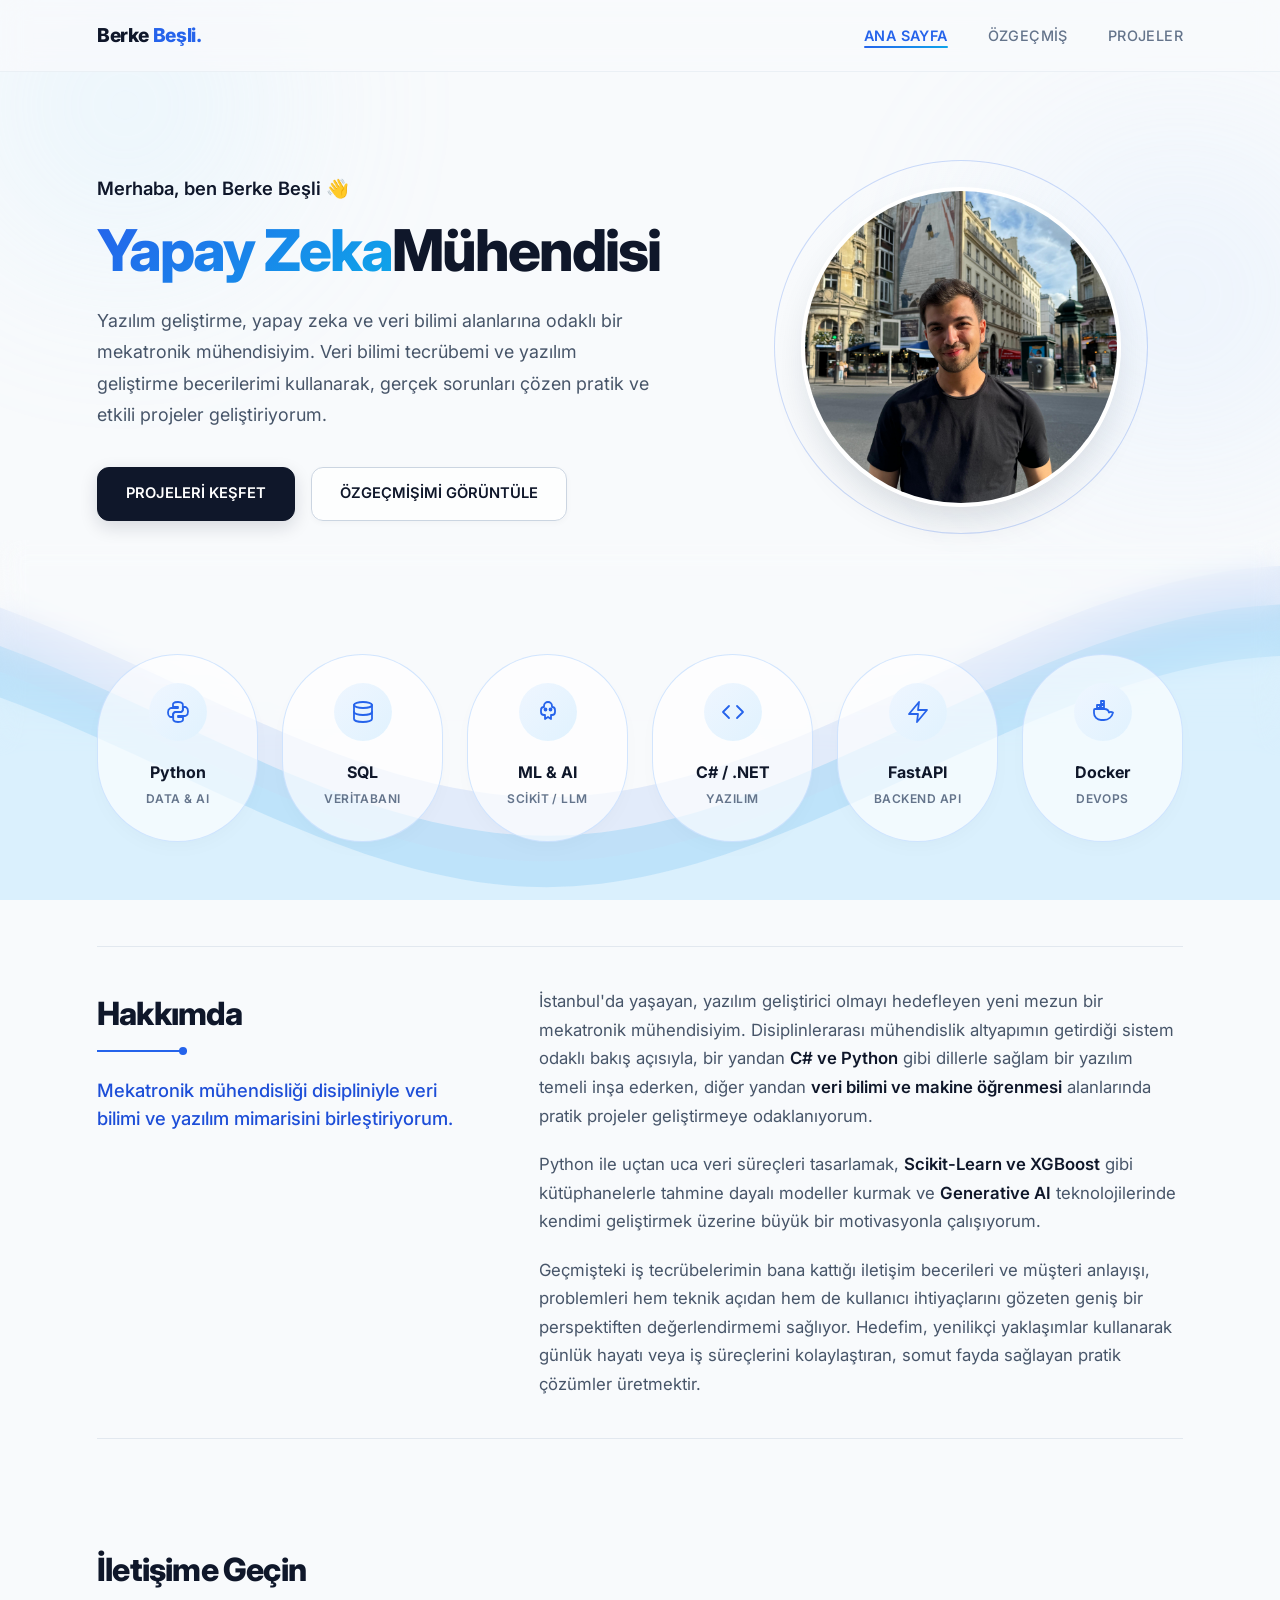
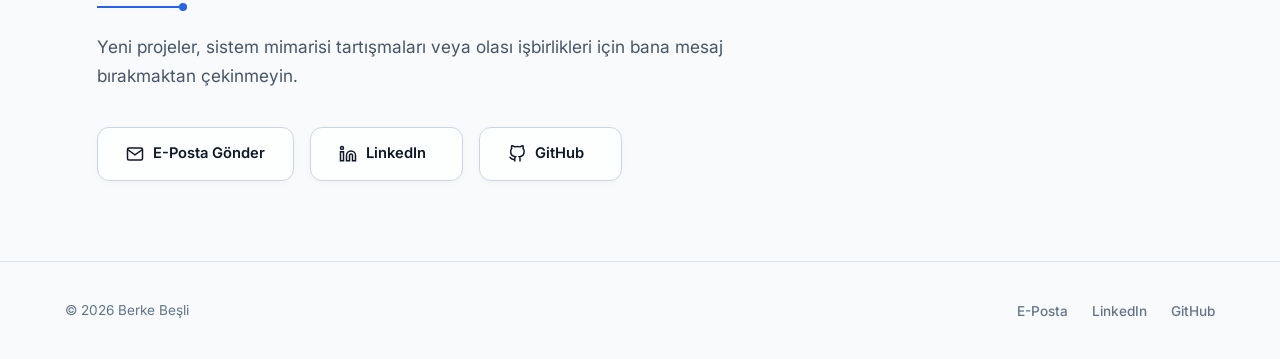
==== commit 8829605c: "Fix HTML formatting and structure" ====
--- a/index.html
+++ b/index.html
@@ -62,7 +62,7 @@
             <div class="hero-text-open">
                 <span class="hero-greeting">Merhaba, ben Berke Beşli 👋</span>
                 <h1>
-                    <span class="text-gradient">Veri Bilimi</span>, Yapay Zeka &amp; Yazılım Mühendisi
+                    <span class="text-gradient">Yapay Zeka</span>Mühendisi
                 </h1>
                 <p class="hero-lead">
                     Yazılım geliştirme, yapay zeka ve veri bilimi alanlarına odaklı bir mekatronik mühendisiyim. Veri bilimi tecrübemi ve yazılım geliştirme becerilerimi kullanarak, gerçek sorunları çözen pratik ve etkili projeler geliştiriyorum.
--- a/css/style.css
+++ b/css/style.css
@@ -1,6 +1,23 @@
 /* ==========================================================================
-   BERKE BEŞLİ - Portfolyo Web Sitesi
+   BERKE BEŞLİ - Portfolyo Web Sitesi (Faz 1: Açık & Dinamik Mavi-Beyaz Tema)
    ========================================================================== */
+
+:root {
+    --bg-base: #f8fafc;
+    --text-dark: #0f172a;
+    --text-body: #475569;
+    --text-muted: #64748b;
+    --accent-primary: #2563eb;    /* Canlı Elektrik Mavisi */
+    --accent-secondary: #0ea5e9;  /* Gökyüzü Mavisi */
+    --accent-text: #1d4ed8;       /* Vurgulu Metin Mavisi */
+    --border-soft: rgba(191, 219, 254, 0.7);
+    
+    /* Dalga Renk Katmanları */
+    --wave-layer-1: rgba(37, 99, 235, 0.10);
+    --wave-layer-2: rgba(14, 165, 233, 0.16);
+    --wave-layer-3: rgba(186, 230, 253, 0.38);
+    --wave-layer-4: rgba(224, 242, 254, 0.85);
+}
 
 /* --- 1. TİPOGRAFİ VE TEMEL AYARLAR --- */
 * {
@@ -11,29 +28,30 @@
 }
 
 body {
-    background-color: #f8fafc;
-    color: #475569; 
+    background-color: var(--bg-base);
+    color: var(--text-body);
     line-height: 1.7;
-    -webkit-font-smoothing: antialiased; 
+    overflow-x: hidden;
+    -webkit-font-smoothing: antialiased;
     -moz-osx-font-smoothing: grayscale;
 }
 
 h1, h2, h3, h4, h5, h6 {
-    color: #0f172a; 
-    font-weight: 600;
-    letter-spacing: -0.02em; 
+    color: var(--text-dark);
+    font-weight: 700;
+    letter-spacing: -0.025em;
 }
 
 a {
     text-decoration: none;
-    transition: all 0.3s cubic-bezier(0.4, 0, 0.2, 1);
+    transition: all 0.3s cubic-bezier(0.16, 1, 0.3, 1);
 }
 
 /* --- 2. NAVİGASYON (FROSTED GLASS EFEKTİ) --- */
 nav {
-    background: rgba(255, 255, 255, 0.75);
-    backdrop-filter: blur(12px);
-    -webkit-backdrop-filter: blur(12px);
+    background: rgba(248, 250, 252, 0.75);
+    backdrop-filter: blur(14px);
+    -webkit-backdrop-filter: blur(14px);
     border-bottom: 1px solid rgba(226, 232, 240, 0.6);
     position: sticky;
     top: 0;
@@ -51,14 +69,14 @@
 }
 
 .brand {
-    font-weight: 700;
-    font-size: 1.05rem;
-    color: #0f172a;
-    letter-spacing: -0.01em;
+    font-weight: 800;
+    font-size: 1.2rem;
+    color: var(--text-dark);
+    letter-spacing: -0.02em;
 }
 
 .brand span {
-    color: var(--accent-text);
+    color: var(--accent-primary);
 }
 
 .nav-links {
@@ -84,7 +102,7 @@
     display: block;
     width: 100%;
     height: 2px;
-    background-color: #0f172a;
+    background-color: var(--text-dark);
     border-radius: 2px;
     transition: transform 0.3s ease, opacity 0.3s ease;
 }
@@ -94,10 +112,10 @@
 .nav-toggle.is-open span:nth-child(3) { transform: translateY(-7px) rotate(-45deg); }
 
 .nav-links a {
-    color: #64748b;
+    color: var(--text-muted);
     font-weight: 500;
     font-size: 0.9rem;
-    letter-spacing: 0.5px;
+    letter-spacing: 0.4px;
     padding-bottom: 4px;
     position: relative;
 }
@@ -109,33 +127,35 @@
     height: 2px;
     bottom: 0;
     left: 0;
-    background-color: #0ea5e9;
+    background: linear-gradient(90deg, var(--accent-primary), var(--accent-secondary));
     transition: width 0.3s ease;
-}
-
-.nav-links a:hover { color: #0f172a; }
+    border-radius: 2px;
+}
+
+.nav-links a:hover { color: var(--text-dark); }
 .nav-links a:hover::after, .nav-links a.active::after { width: 100%; }
-.nav-links a.active { color: var(--accent-text); font-weight: 600; }
-
-/* --- 3. PREMIUM KART TASARIMLARI VE GENEL DÜZEN --- */
+.nav-links a.active { color: var(--accent-primary); font-weight: 600; }
+
+/* --- 3. GENEL DÜZEN VE CONTAINER --- */
 main {
     max-width: 1150px;
-    margin: 4rem auto;
+    margin: 3.5rem auto;
     padding: 0 2rem;
 }
 
-/* Sayfadaki ana bölümler arasına dikey boşluk ekleme */
 main > section {
-    margin-bottom: 4rem;
+    margin-bottom: 5.5rem;
 }
 
 main > section:last-child {
-    margin-bottom: 0;
-}
-
+    margin-bottom: 2rem;
+}
+
+/* Diğer sayfalardaki (Özgeçmiş/Projeler) kartların genel görünümü */
 .hero-card, .about-card, .expertise-section, .contact-section,
 .resume-summary-card, .resume-main-card, .skill-box, .project-inner-card {
-    background: #fff;
+    background: rgba(255, 255, 255, 0.85);
+    backdrop-filter: blur(10px);
     border-radius: 16px;
     padding: 2.5rem;
     box-shadow: 0 4px 6px -1px rgba(0, 0, 0, 0.02), 0 10px 30px -5px rgba(15, 23, 42, 0.04);
@@ -145,136 +165,297 @@
 
 .expertise-card:hover, .skill-box:hover, .project-inner-card:hover {
     transform: translateY(-4px);
-    box-shadow: 0 10px 40px -10px rgba(14, 165, 233, 0.08);
-    border-color: #bae6fd;
+    box-shadow: 0 12px 35px -10px rgba(37, 99, 235, 0.12);
+    border-color: #93c5fd;
 }
 
 .page-title {
     text-align: center;
     font-size: 2.5rem;
     margin-bottom: 2.5rem;
-    font-weight: 700;
+    font-weight: 800;
 }
 
 .section-header {
     font-size: 1.5rem;
     margin-bottom: 2rem;
-    color: #0f172a;
+    color: var(--text-dark);
 }
 
 .resume-summary-card h2 {
     margin-bottom: 1rem;
 }
 
-/* --- 4. BUTONLAR VE ETİKETLER (TAGS) --- */
-
+/* --- 4. BUTONLAR VE MİKRO ETKİLEŞİMLER --- */
 .buttons, .contact-buttons {
     display: flex;
     flex-wrap: wrap;
     gap: 1rem;
-    margin-top: 2.5rem;
+    margin-top: 2.25rem;
 }
 
 .btn, .contact-btn, .btn-outline {
-    padding: 0.75rem 1.5rem;
-    border-radius: 8px; 
-    font-weight: 500;
-    font-size: 0.95rem;
+    padding: 0.85rem 1.75rem;
+    border-radius: 12px;
+    font-weight: 600;
+    font-size: 0.92rem;
     cursor: pointer;
     text-align: center;
-    display: inline-block;
+    display: inline-flex;
+    align-items: center;
+    justify-content: center;
+    gap: 0.55rem;
 }
 
 .btn-primary {
-    background-color: var(--accent-text);
+    background-color: var(--text-dark);
     color: #fff;
-    border: 1px solid var(--accent-text);
-    box-shadow: 0 4px 12px rgba(14, 165, 233, 0.25); 
+    border: 1px solid var(--text-dark);
+    box-shadow: 0 6px 18px rgba(15, 23, 42, 0.14);
 }
 
 .btn-primary:hover {
-    background-color: #075985;
-    box-shadow: 0 6px 16px rgba(14, 165, 233, 0.35);
-    transform: translateY(-1px);
+    background-color: var(--accent-primary);
+    border-color: var(--accent-primary);
+    box-shadow: 0 10px 24px rgba(37, 99, 235, 0.28);
+    transform: translateY(-3px);
 }
 
 .btn-outline, .contact-btn {
-    background-color: #fff;
-    color: #0f172a;
+    background-color: rgba(255, 255, 255, 0.75);
+    backdrop-filter: blur(8px);
+    color: var(--text-dark);
     border: 1px solid #cbd5e1;
-    box-shadow: 0 1px 2px rgba(0, 0, 0, 0.05);
+    box-shadow: 0 2px 6px rgba(15, 23, 42, 0.03);
 }
 
 .btn-outline:hover, .contact-btn:hover {
-    background-color: #f8fafc;
-    border-color: #94a3b8;
-}
-
-/* --- 5. ANA SAYFA DÜZENİ --- */
+    background-color: #ffffff;
+    border-color: var(--accent-primary);
+    color: var(--accent-primary);
+    transform: translateY(-3px);
+    box-shadow: 0 8px 20px rgba(37, 99, 235, 0.1);
+}
+
+/* --- 5. ANA SAYFA YENİ KUTUSUZ (OPEN) DÜZENİ --- */
 .hero-container {
     display: grid;
-    grid-template-columns: 1.2fr 1fr;
-    gap: 3rem;
-    margin-bottom: 4rem;
+    grid-template-columns: 1.25fr 0.95fr;
+    gap: 3.5rem;
     align-items: center;
-}
-
-.hero-card.text-section h1 {
-    font-size: 3.2rem;
-    margin: 1.5rem 0;
-}
-
-.hero-card.image-section {
+    padding: 2rem 0 1rem;
+}
+
+.hero-greeting {
+    display: inline-block;
+    font-size: 1.15rem;
+    font-weight: 600;
+    color: var(--text-dark);
+    margin-bottom: 0.85rem;
+}
+
+.hero-text-open h1 {
+    font-size: clamp(2.5rem, 4.5vw, 3.85rem);
+    font-weight: 800;
+    line-height: 1.12;
+    letter-spacing: -0.035em;
+    margin-bottom: 1.4rem;
+    color: var(--text-dark);
+}
+
+/* örnek1.png stili renkli kelime vurgusu */
+.text-gradient {
+    background: linear-gradient(135deg, var(--accent-primary) 0%, var(--accent-secondary) 100%);
+    -webkit-background-clip: text;
+    -webkit-text-fill-color: transparent;
+    background-clip: text;
+}
+
+.hero-lead {
+    font-size: 1.12rem;
+    color: var(--text-body);
+    max-width: 560px;
+    line-height: 1.75;
+}
+
+/* örnek1.png stili İnce Çizgili Çift Halkalı Yuvarlak Profil */
+.hero-image-open {
+    display: flex;
+    justify-content: center;
+    align-items: center;
+}
+
+.profile-ring-outer {
+    padding: 26px;
+    border-radius: 50%;
+    border: 1.5px solid rgba(37, 99, 235, 0.22);
+    background: radial-gradient(circle, rgba(224, 242, 254, 0.35) 0%, rgba(255, 255, 255, 0) 70%);
+    transition: all 0.45s cubic-bezier(0.16, 1, 0.3, 1);
+}
+
+.profile-ring-outer:hover {
+    border-color: var(--accent-primary);
+    transform: scale(1.02);
+    box-shadow: 0 0 45px rgba(37, 99, 235, 0.12);
+}
+
+.profile-ring-inner {
+    width: 320px;
+    height: 320px;
+    border-radius: 50%;
+    overflow: hidden;
+    box-shadow: 0 20px 40px -12px rgba(15, 23, 42, 0.16);
+    border: 4px solid #ffffff;
+}
+
+.profile-image-circle {
+    width: 100%;
+    height: 100%;
+    object-fit: cover;
+    transition: transform 0.5s cubic-bezier(0.16, 1, 0.3, 1);
+}
+
+.profile-ring-outer:hover .profile-image-circle {
+    transform: scale(1.06);
+}
+
+/* --- örnek3.png Stili Dikey Kapsül (Pill) Teknoloji Şeridi --- */
+.tech-pills-section {
+    padding: 1rem 0;
+}
+
+.tech-pills-wrapper {
+    display: grid;
+    grid-template-columns: repeat(6, 1fr);
+    gap: 1.5rem;
+}
+
+.tech-pill {
+    background: rgba(255, 255, 255, 0.65);
+    backdrop-filter: blur(12px);
+    -webkit-backdrop-filter: blur(12px);
+    border: 1px solid var(--border-soft);
+    border-radius: 999px;
+    padding: 1.75rem 1rem 2rem;
     display: flex;
     flex-direction: column;
     align-items: center;
+    text-align: center;
+    transition: all 0.35s cubic-bezier(0.16, 1, 0.3, 1);
+    box-shadow: 0 8px 24px -8px rgba(15, 23, 42, 0.04);
+}
+
+.tech-pill:hover {
+    transform: translateY(-8px);
+    background: #ffffff;
+    border-color: var(--accent-primary);
+    box-shadow: 0 16px 32px -10px rgba(37, 99, 235, 0.15);
+}
+
+.pill-icon-circle {
+    width: 58px;
+    height: 58px;
+    border-radius: 50%;
+    background: linear-gradient(135deg, #eff6ff 0%, #e0f2fe 100%);
+    color: var(--accent-primary);
+    display: flex;
+    align-items: center;
     justify-content: center;
-    background: transparent;
-    border: none;
-    box-shadow: none;
-}
-
-.profile-image {
-    width: 100%;
-    max-width: 420px; /* 4800px olan yazım hatası düzeltildi */
-    aspect-ratio: 4 / 5; 
-    object-fit: cover; 
-    border-radius: 24px; 
-    box-shadow: 0 20px 40px -10px rgba(14, 165, 233, 0.15); 
-    border: 1px solid #bae6fd;
-    transition: transform 0.3s ease;
-}
-
-.profile-image:hover {
-    transform: translateY(-4px);
-}
-
-.expertise-grid, .skills-grid-2x2 {
-    display: grid;
-    grid-template-columns: repeat(2, 1fr);
-    gap: 1.5rem;
-}
-
-/* Hakkımda Özel Madde Listesi */
-.custom-list {
-    list-style: none;
-}
-
-.custom-list li {
+    margin-bottom: 1.1rem;
+    transition: all 0.35s ease;
+}
+
+.tech-pill:hover .pill-icon-circle {
+    background: linear-gradient(135deg, var(--accent-primary) 0%, var(--accent-secondary) 100%);
+    color: #ffffff;
+    transform: scale(1.08);
+}
+
+.pill-title {
+    font-weight: 700;
+    font-size: 1rem;
+    color: var(--text-dark);
+    margin-bottom: 0.2rem;
+}
+
+.pill-sub {
+    font-size: 0.75rem;
+    font-weight: 600;
+    text-transform: uppercase;
+    letter-spacing: 0.04em;
+    color: var(--text-muted);
+}
+
+/* --- örnek3.png Stili Başlık Çizgisi (──•) ve Editoryal Hakkımda Bölümü --- */
+.editorial-heading {
+    font-size: 2rem;
+    font-weight: 800;
+    color: var(--text-dark);
+    margin-bottom: 0.5rem;
+}
+
+.heading-line-dot {
+    width: 90px;
+    height: 2px;
+    background-color: var(--accent-primary);
     position: relative;
-    padding-left: 1.5rem;
-    margin-bottom: 0.8rem;
-}
-
-.custom-list li::before {
+    margin-bottom: 1.5rem;
+}
+
+.heading-line-dot::after {
     content: '';
     position: absolute;
-    left: 0;
-    top: 0.7rem;
-    width: 5px;
-    height: 5px;
-    background-color: #cbd5e1;
+    right: 0;
+    top: 50%;
+    transform: translateY(-50%);
+    width: 8px;
+    height: 8px;
     border-radius: 50%;
+    background-color: var(--accent-primary);
+}
+
+.about-open-section {
+    display: grid;
+    grid-template-columns: 0.85fr 1.45fr;
+    gap: 4rem;
+    align-items: start;
+    padding: 2.5rem 0;
+    border-top: 1px solid rgba(203, 213, 225, 0.5);
+    border-bottom: 1px solid rgba(203, 213, 225, 0.5);
+}
+
+.about-tagline {
+    font-size: 1.15rem;
+    font-weight: 500;
+    color: var(--accent-text);
+    line-height: 1.55;
+}
+
+.about-text-column p {
+    margin-bottom: 1.25rem;
+    font-size: 1.05rem;
+}
+
+.about-text-column p:last-child {
+    margin-bottom: 0;
+}
+
+.about-text-column strong {
+    color: var(--text-dark);
+    font-weight: 600;
+}
+
+/* --- Kutusuz İletişim Bölümü --- */
+.contact-open-section {
+    padding: 1rem 0;
+}
+
+.contact-content {
+    max-width: 680px;
+}
+
+.contact-content p {
+    font-size: 1.08rem;
 }
 
 /* --- 6. ÖZGEÇMİŞ SAYFASI (TIMELINE, DİLLER, SERTİFİKALAR) --- */
@@ -286,7 +467,7 @@
 
 .timeline {
     position: relative;
-    border-left: 1px solid #e2e8f0; 
+    border-left: 1px solid #cbd5e1;
     margin-left: 0.5rem;
     padding-left: 2.5rem;
 }
@@ -305,9 +486,9 @@
     width: 12px;
     height: 12px;
     background-color: #fff;
-    border: 3px solid #0ea5e9;
+    border: 3px solid var(--accent-primary);
     border-radius: 50%;
-    box-shadow: 0 0 0 4px #f0f9ff; 
+    box-shadow: 0 0 0 4px #eff6ff;
 }
 
 .timeline-item-header {
@@ -322,14 +503,14 @@
 }
 
 .institution-text {
-    color: var(--accent-text);
+    color: var(--accent-primary);
     font-weight: 500;
     font-size: 0.9rem;
 }
 
 .timeline-date {
     display: block;
-    color: #64748b;
+    color: var(--text-muted);
     font-size: 0.85rem;
     margin-bottom: 1.2rem;
 }
@@ -342,7 +523,7 @@
     position: relative;
     padding-left: 1.5rem;
     margin-bottom: 0.8rem;
-    color: #475569;
+    color: var(--text-body);
 }
 
 .task-list li::before {
@@ -352,7 +533,7 @@
     top: 0.6rem;
     width: 5px;
     height: 5px;
-    background-color: #cbd5e1;
+    background-color: #94a3b8;
     border-radius: 50%;
 }
 
@@ -364,7 +545,7 @@
     display: flex;
     align-items: center;
     gap: 12px;
-    margin-bottom: 0; 
+    margin-bottom: 0;
     font-size: 1.05rem;
 }
 
@@ -373,14 +554,14 @@
     display: inline-block;
     width: 8px;
     height: 8px;
-    background-color: #0ea5e9;
+    background-color: var(--accent-primary);
     border-radius: 50%;
-    box-shadow: 0 0 0 3px #f0f9ff;
+    box-shadow: 0 0 0 3px #eff6ff;
     flex-shrink: 0;
 }
 
 .skill-box {
-    padding: 1.25rem 1.5rem; 
+    padding: 1.25rem 1.5rem;
 }
 
 .skill-box h3 {
@@ -388,7 +569,7 @@
 }
 
 .lang-level {
-    color: #64748b;
+    color: var(--text-muted);
     font-weight: 400;
     font-size: 0.9rem;
 }
@@ -396,12 +577,11 @@
 .cert-details {
     display: block;
     padding-left: 20px;
-    color: #64748b;
+    color: var(--text-muted);
     font-size: 0.95rem;
     margin-top: 0.15rem;
 }
 
-/* Sütun Düzenleri (Diller ve Sertifikalar İçin Ortak Grid) */
 .languages-column,
 .certificates-column {
     display: grid;
@@ -409,11 +589,10 @@
     gap: 1.5rem;
 }
 
-/* Yetkinlikler (Dar Boşluklu Grid) */
 .expertise-column {
     display: grid;
     grid-template-columns: 1fr;
-    gap: 0.5rem; /* İstediğin o çok ufak aralık */
+    gap: 0.5rem;
 }
 
 .expertise-card {
@@ -422,7 +601,6 @@
     border-radius: 12px;
     padding: 1.5rem;
     transition: transform 0.3s ease, border-color 0.3s ease, box-shadow 0.3s ease;
-    /* margin-bottom özelliği kaldırıldı, hizalamayı artık grid gap yapıyor */
 }
 
 /* --- 7. PROJELER SAYFASI GRID --- */
@@ -467,23 +645,40 @@
     background-color: #f8fafc;
 }
 
-/* --- 8. ZARİF ARKA PLAN DALGALARI (PREMIUM TUNING) --- */
-:root {
-    --accent-text: #0369a1;
-    --wave-layer-1: rgba(14, 165, 233, 0.12); 
-    --wave-layer-2: rgba(56, 189, 248, 0.18); 
-    --wave-layer-3: rgba(186, 230, 253, 0.35); 
-    --wave-layer-4: rgba(224, 242, 254, 0.85); 
-}
-
+/* --- 8. ZARİF ARKA PLAN DALGALARI & AMBİYANS IŞIĞI --- */
 .premium-wave-bg {
     position: fixed;
     top: 0; left: 0; width: 100vw; height: 100vh;
     z-index: -1;
     pointer-events: none;
-    background-color: #f8fafc;
+    background-color: var(--bg-base);
     display: flex; align-items: flex-end;
     overflow: hidden;
+}
+
+/* Sayfanın üst kısmındaki boşluk hissini kıran yumuşak mavi ışık hüzmeleri */
+.ambient-glow {
+    position: absolute;
+    border-radius: 50%;
+    filter: blur(90px);
+    opacity: 0.45;
+    pointer-events: none;
+}
+
+.glow-top-left {
+    width: 450px;
+    height: 450px;
+    background: radial-gradient(circle, rgba(186, 230, 253, 0.7) 0%, rgba(248, 250, 252, 0) 70%);
+    top: -120px;
+    left: -100px;
+}
+
+.glow-top-right {
+    width: 500px;
+    height: 500px;
+    background: radial-gradient(circle, rgba(191, 219, 254, 0.65) 0%, rgba(248, 250, 252, 0) 70%);
+    top: 5%;
+    right: -150px;
 }
 
 .editorial-waves {
@@ -514,11 +709,49 @@
     -webkit-mask-image: linear-gradient(to bottom, rgba(0,0,0,1) 0%, rgba(0,0,0,0) 60%);
 }
 
-/* --- 9. FOOTER --- */
+/* --- 9. SCROLL VE GİRİŞ ANİMASYONLARI (GÜVENLİ MOD) --- */
+@keyframes fadeUpIn {
+    from {
+        opacity: 0;
+        transform: translateY(24px);
+    }
+    to {
+        opacity: 1;
+        transform: translateY(0);
+    }
+}
+
+/* JavaScript çalışmasa veya önbellekte kalsa bile içerikler her zaman görünür */
+.reveal {
+    opacity: 1;
+    transform: translateY(0);
+    animation: fadeUpIn 0.75s cubic-bezier(0.16, 1, 0.3, 1) both;
+}
+
+/* Bölümlerin sırayla yumuşakça ekrana gelmesi için gecikme süreleri */
+.hero-container.reveal { animation-delay: 0.05s; }
+.tech-pills-section.reveal { animation-delay: 0.18s; }
+.about-open-section.reveal { animation-delay: 0.30s; }
+.contact-open-section.reveal { animation-delay: 0.40s; }
+
+/* Sadece yeni JS aktif olduğunda sayfanın altındaki bölümleri scroll ile tetikle */
+.js-scroll-ready .reveal:not(.is-visible) {
+    opacity: 0;
+    transform: translateY(28px);
+    animation: none;
+}
+
+.js-scroll-ready .reveal.is-visible {
+    opacity: 1;
+    transform: translateY(0);
+    transition: opacity 0.75s ease-out, transform 0.75s cubic-bezier(0.16, 1, 0.3, 1);
+}
+
+/* --- 10. FOOTER --- */
 .site-footer {
     margin-top: 4rem;
-    border-top: 1px solid rgba(226, 232, 240, 0.8);
-    padding: 2rem;
+    border-top: 1px solid rgba(203, 213, 225, 0.6);
+    padding: 2.2rem 2rem;
 }
 
 .footer-content {
@@ -532,7 +765,7 @@
 }
 
 .footer-copy {
-    color: #64748b;
+    color: var(--text-muted);
     font-size: 0.85rem;
 }
 
@@ -543,7 +776,7 @@
 }
 
 .footer-links a {
-    color: #64748b;
+    color: var(--text-muted);
     font-size: 0.85rem;
     font-weight: 500;
     position: relative;
@@ -557,24 +790,59 @@
     height: 1px;
     bottom: 0;
     left: 0;
-    background-color: #0ea5e9;
+    background-color: var(--accent-primary);
     transition: width 0.3s ease;
 }
 
-.footer-links a:hover { color: #0f172a; }
+.footer-links a:hover { color: var(--text-dark); }
 .footer-links a:hover::after { width: 100%; }
 
-/* --- 10. MOBİL UYUM (RESPONSIVE) --- */
+/* --- 11. MOBİL UYUM (RESPONSIVE) --- */
 @media (max-width: 992px) {
-    .hero-container, .resume-layout { grid-template-columns: 1fr; gap: 2.5rem; }
-    .expertise-grid, .skills-grid-2x2 { grid-template-columns: 1fr; }
-    .projects-grid { grid-template-columns: repeat(2, 1fr); }
+    .hero-container {
+        grid-template-columns: 1fr;
+        text-align: center;
+        gap: 2.5rem;
+    }
+    .hero-image-open {
+        order: -1; /* Mobilde fotoğraf üstte görünsün */
+    }
+    .hero-lead {
+        margin: 0 auto;
+    }
+    .buttons {
+        justify-content: center;
+    }
+    .tech-pills-wrapper {
+        grid-template-columns: repeat(3, 1fr);
+    }
+    .about-open-section, .resume-layout {
+        grid-template-columns: 1fr;
+        gap: 2rem;
+    }
+    .projects-grid {
+        grid-template-columns: repeat(2, 1fr);
+    }
 }
 
 @media (max-width: 768px) {
     .projects-grid { grid-template-columns: 1fr; }
     .page-title { font-size: 2rem; }
     main { padding: 0 1.5rem; margin: 2rem auto; }
+    main > section { margin-bottom: 4rem; }
+
+    .profile-ring-inner {
+        width: 240px;
+        height: 240px;
+    }
+    .profile-ring-outer {
+        padding: 18px;
+    }
+
+    .tech-pills-wrapper {
+        grid-template-columns: repeat(2, 1fr);
+        gap: 1rem;
+    }
 
     .nav-toggle {
         display: flex;
@@ -610,10 +878,9 @@
 }
 
 @media (max-width: 480px) {
-    .hero-card.text-section h1 {
-        font-size: 2.1rem;
-    }
-
+    .hero-text-open h1 {
+        font-size: 2.2rem;
+    }
     .timeline-item-header {
         flex-direction: column;
         align-items: flex-start;
@@ -624,7 +891,7 @@
 /* --- 12. KLAVYE ODAĞI VE EKRAN OKUYUCU YARDIMCILARI --- */
 a:focus-visible,
 button:focus-visible {
-    outline: 2px solid var(--accent-text);
+    outline: 2px solid var(--accent-primary);
     outline-offset: 3px;
     border-radius: 4px;
 }
@@ -633,7 +900,7 @@
     position: absolute;
     top: -100px;
     left: 1rem;
-    background-color: #0f172a;
+    background-color: var(--text-dark);
     color: #fff;
     padding: 0.75rem 1.25rem;
     border-radius: 8px;
@@ -662,10 +929,12 @@
 
 /* --- 13. HAREKET AZALTMA TERCİHİ (ERİŞİLEBİLİRLİK) --- */
 @media (prefers-reduced-motion: reduce) {
-    * {
+    *, .reveal {
         animation-duration: 0.01ms !important;
         animation-iteration-count: 1 !important;
         transition-duration: 0.01ms !important;
         scroll-behavior: auto !important;
-    }
-}
+        opacity: 1 !important;
+        transform: none !important;
+    }
+}
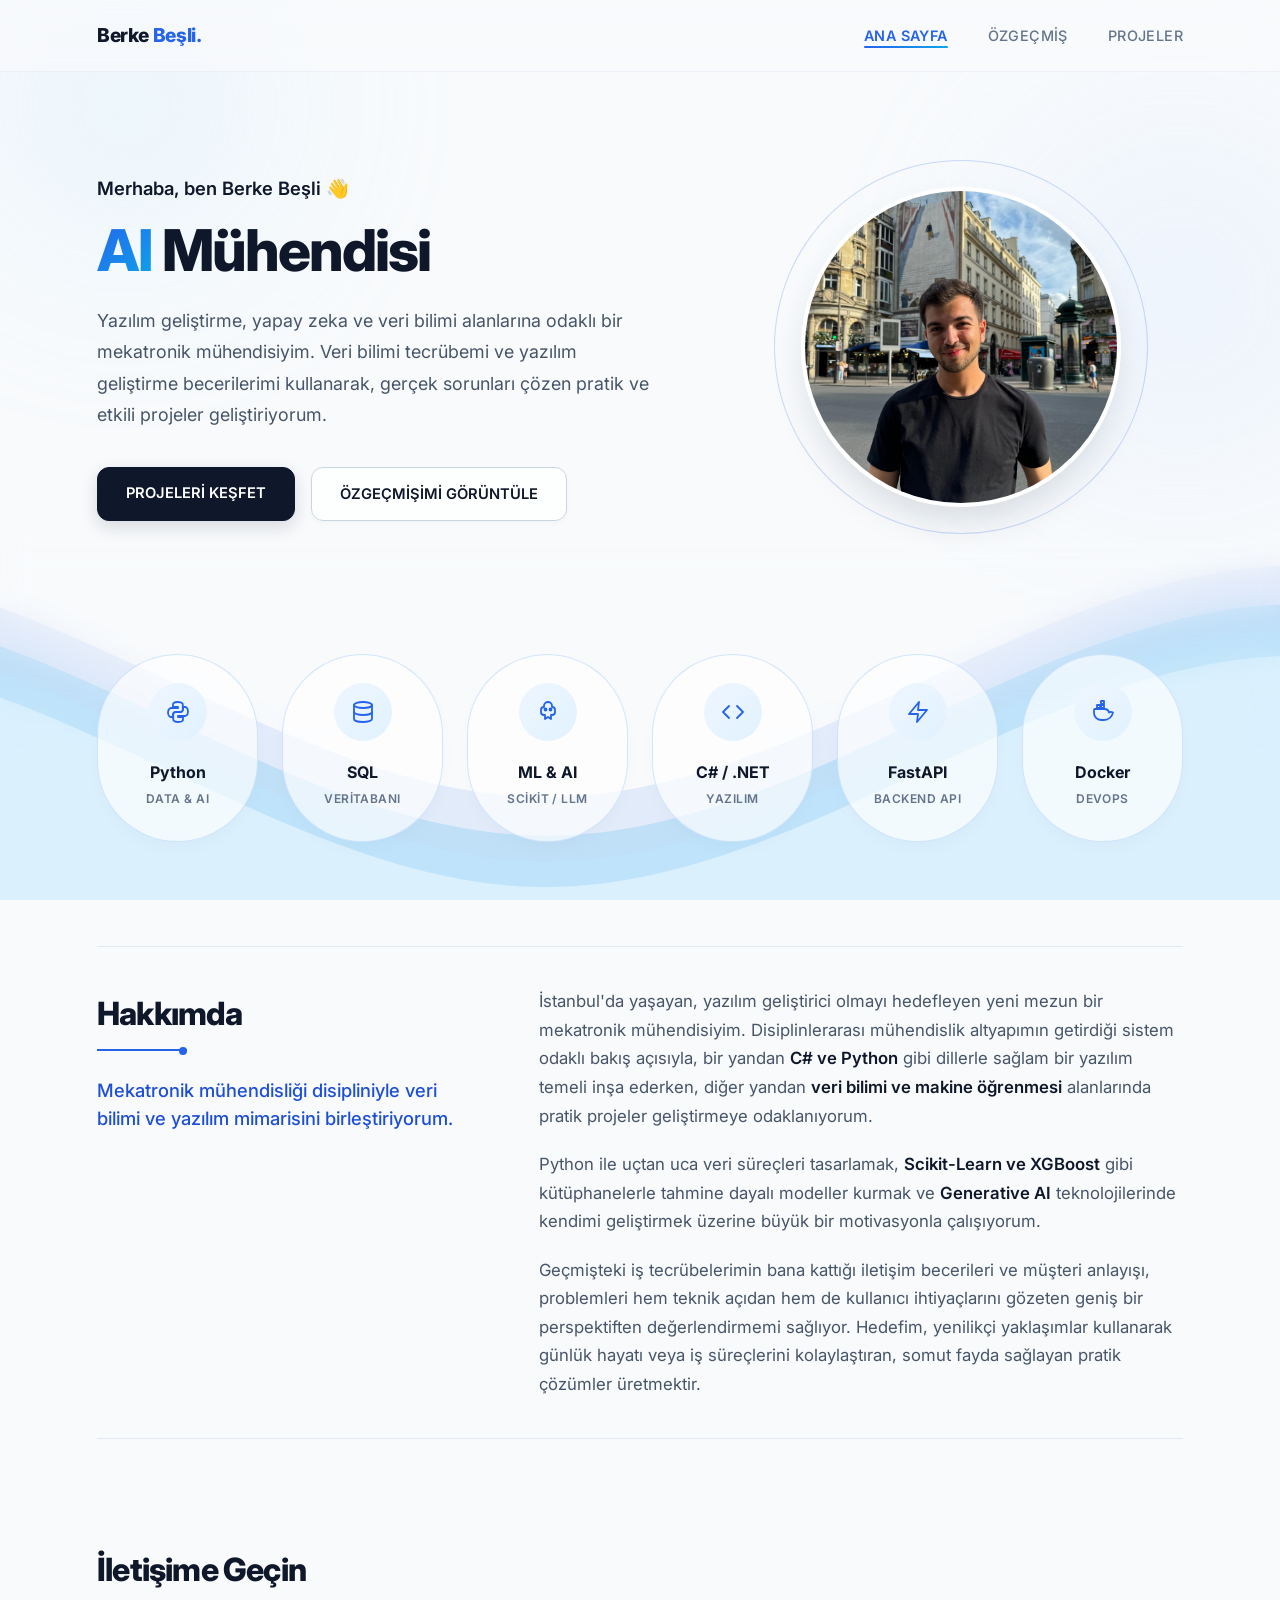
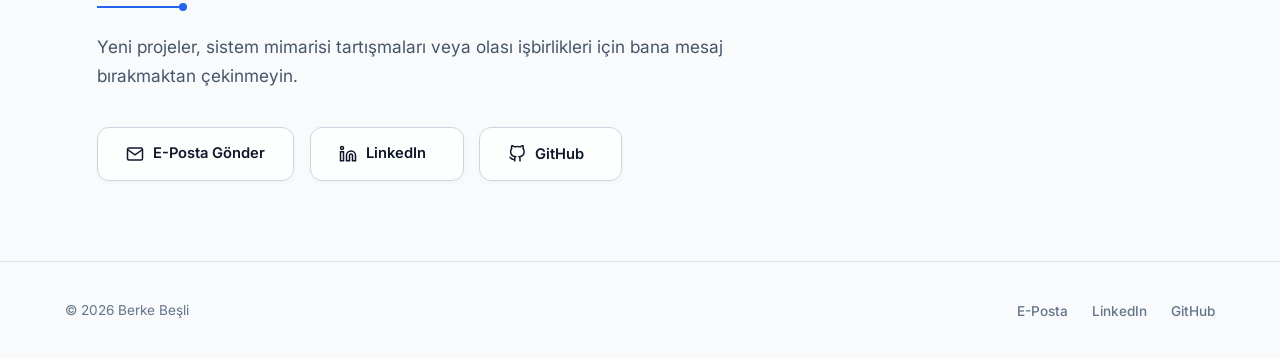
==== commit 27cee812: "Restore index.html with original content" ====
--- a/index.html
+++ b/index.html
@@ -62,7 +62,7 @@
             <div class="hero-text-open">
                 <span class="hero-greeting">Merhaba, ben Berke Beşli 👋</span>
                 <h1>
-                    <span class="text-gradient">Yapay Zeka</span>Mühendisi
+                    <span class="text-gradient">AI</span> Mühendisi
                 </h1>
                 <p class="hero-lead">
                     Yazılım geliştirme, yapay zeka ve veri bilimi alanlarına odaklı bir mekatronik mühendisiyim. Veri bilimi tecrübemi ve yazılım geliştirme becerilerimi kullanarak, gerçek sorunları çözen pratik ve etkili projeler geliştiriyorum.
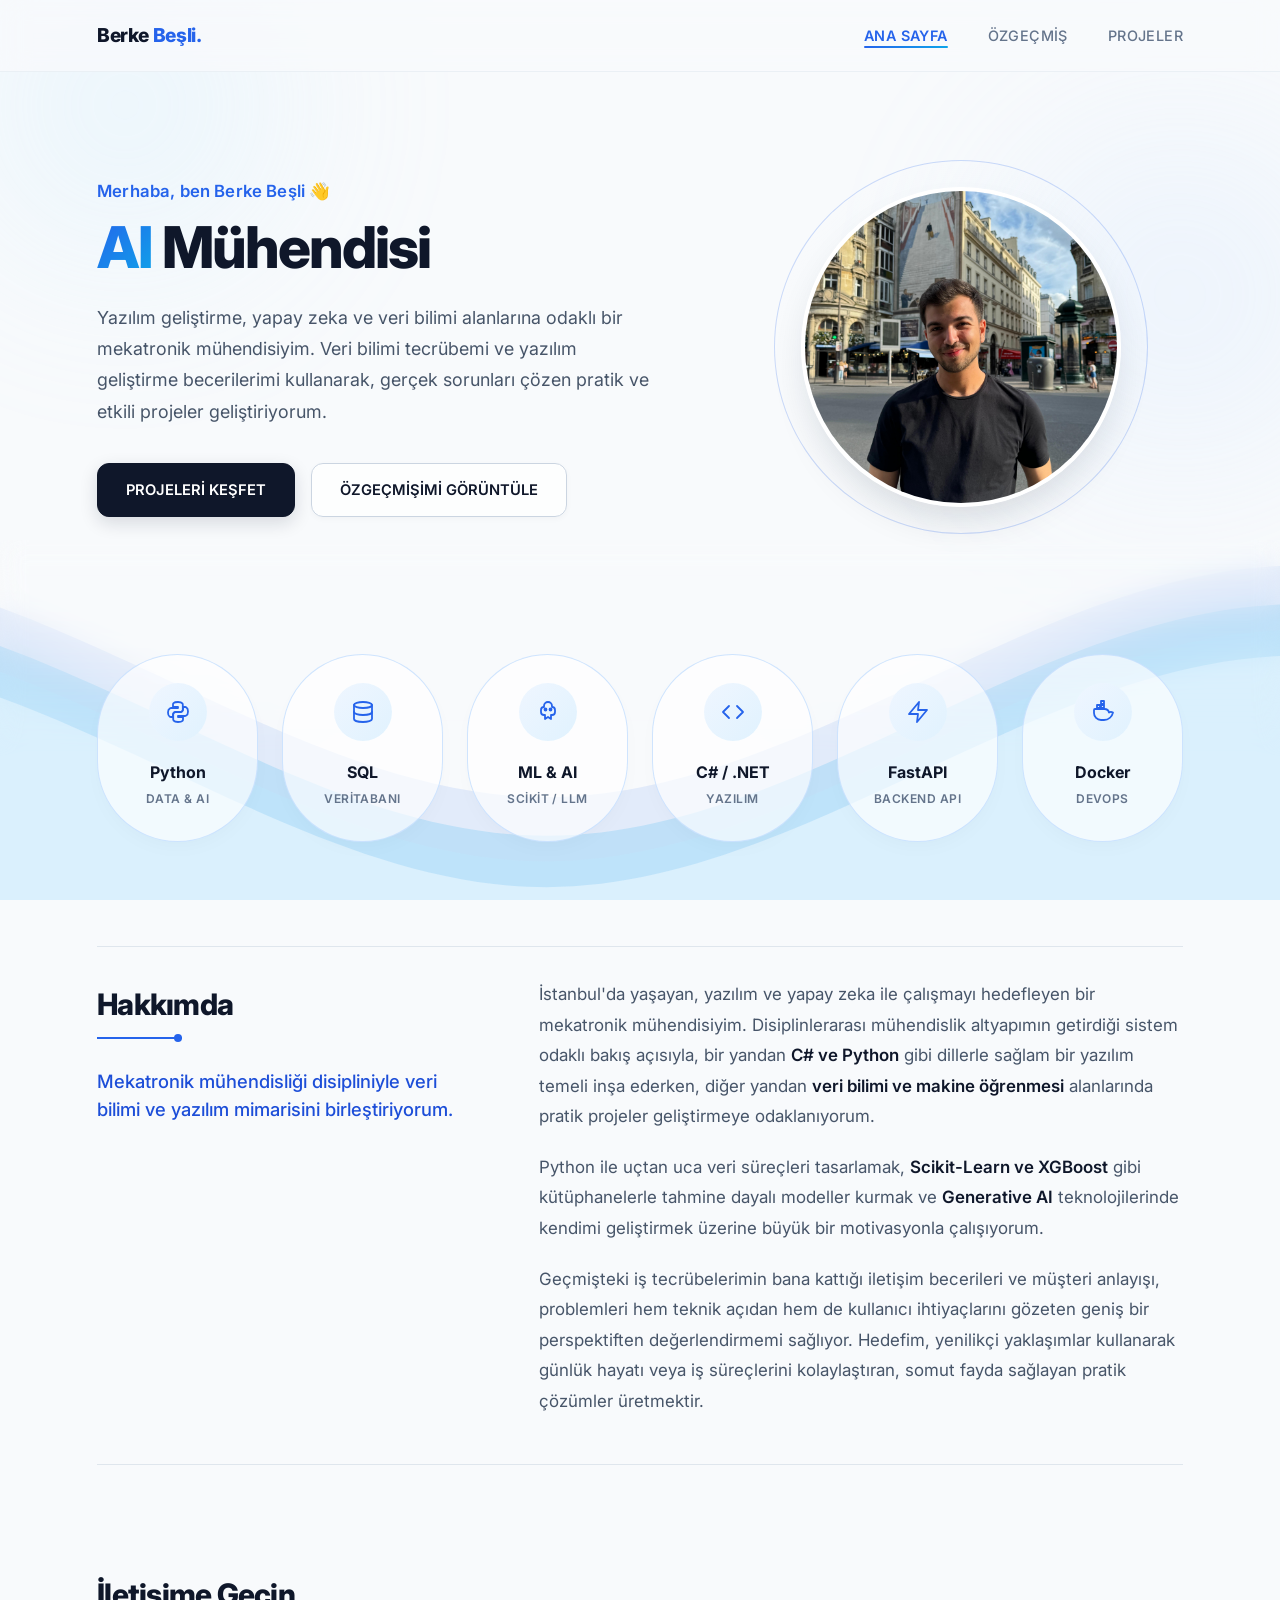
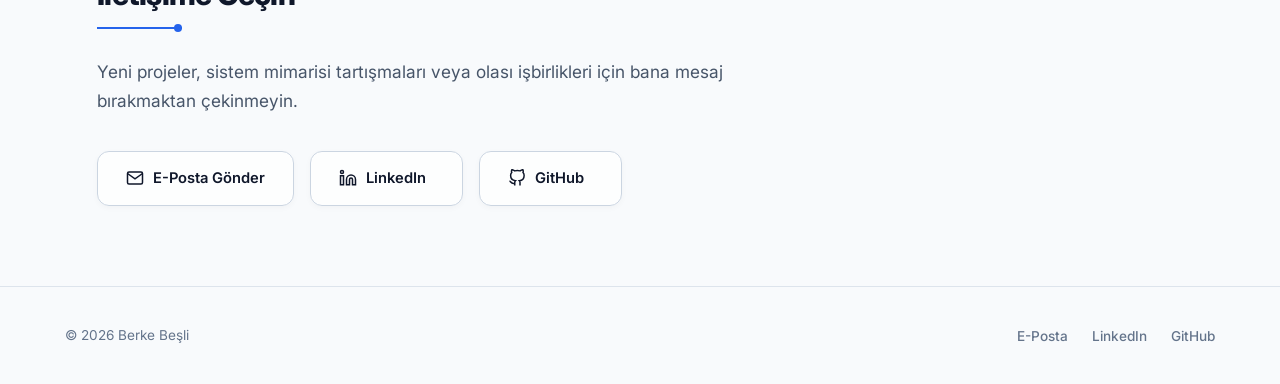
==== commit f2346878: "Restore index.html with original content" ====
--- a/index.html
+++ b/index.html
@@ -148,7 +148,7 @@
 
             <div class="about-text-column">
                 <p>
-                    İstanbul'da yaşayan, yazılım geliştirici olmayı hedefleyen yeni mezun bir mekatronik mühendisiyim. Disiplinlerarası mühendislik altyapımın getirdiği sistem odaklı bakış açısıyla, bir yandan <strong>C# ve Python</strong> gibi dillerle sağlam bir yazılım temeli inşa ederken, diğer yandan <strong>veri bilimi ve makine öğrenmesi</strong> alanlarında pratik projeler geliştirmeye odaklanıyorum.
+                    İstanbul'da yaşayan, yazılım ve yapay zeka ile çalışmayı hedefleyen bir mekatronik mühendisiyim. Disiplinlerarası mühendislik altyapımın getirdiği sistem odaklı bakış açısıyla, bir yandan <strong>C# ve Python</strong> gibi dillerle sağlam bir yazılım temeli inşa ederken, diğer yandan <strong>veri bilimi ve makine öğrenmesi</strong> alanlarında pratik projeler geliştirmeye odaklanıyorum.
                 </p>
                 <p>
                     Python ile uçtan uca veri süreçleri tasarlamak, <strong>Scikit-Learn ve XGBoost</strong> gibi kütüphanelerle tahmine dayalı modeller kurmak ve <strong>Generative AI</strong> teknolojilerinde kendimi geliştirmek üzerine büyük bir motivasyonla çalışıyorum.
--- a/css/style.css
+++ b/css/style.css
@@ -1,5 +1,5 @@
 /* ==========================================================================
-   BERKE BEŞLİ - Portfolyo Web Sitesi (Faz 1: Açık & Dinamik Mavi-Beyaz Tema)
+   BERKE BEŞLİ - Portfolyo Web Sitesi 
    ========================================================================== */
 
 :root {
@@ -10,7 +10,8 @@
     --accent-primary: #2563eb;    /* Canlı Elektrik Mavisi */
     --accent-secondary: #0ea5e9;  /* Gökyüzü Mavisi */
     --accent-text: #1d4ed8;       /* Vurgulu Metin Mavisi */
-    --border-soft: rgba(191, 219, 254, 0.7);
+    --border-soft: rgba(191, 219, 254, 0.75);
+    --divider-line: rgba(203, 213, 225, 0.55);
     
     /* Dalga Renk Katmanları */
     --wave-layer-1: rgba(37, 99, 235, 0.10);
@@ -151,39 +152,11 @@
     margin-bottom: 2rem;
 }
 
-/* Diğer sayfalardaki (Özgeçmiş/Projeler) kartların genel görünümü */
-.hero-card, .about-card, .expertise-section, .contact-section,
-.resume-summary-card, .resume-main-card, .skill-box, .project-inner-card {
-    background: rgba(255, 255, 255, 0.85);
-    backdrop-filter: blur(10px);
-    border-radius: 16px;
-    padding: 2.5rem;
-    box-shadow: 0 4px 6px -1px rgba(0, 0, 0, 0.02), 0 10px 30px -5px rgba(15, 23, 42, 0.04);
-    border: 1px solid rgba(226, 232, 240, 0.8);
-    transition: transform 0.3s ease, box-shadow 0.3s ease, border-color 0.3s ease;
-}
-
-.expertise-card:hover, .skill-box:hover, .project-inner-card:hover {
-    transform: translateY(-4px);
-    box-shadow: 0 12px 35px -10px rgba(37, 99, 235, 0.12);
-    border-color: #93c5fd;
-}
-
 .page-title {
     text-align: center;
     font-size: 2.5rem;
     margin-bottom: 2.5rem;
     font-weight: 800;
-}
-
-.section-header {
-    font-size: 1.5rem;
-    margin-bottom: 2rem;
-    color: var(--text-dark);
-}
-
-.resume-summary-card h2 {
-    margin-bottom: 1rem;
 }
 
 /* --- 4. BUTONLAR VE MİKRO ETKİLEŞİMLER --- */
@@ -224,6 +197,7 @@
 .btn-outline, .contact-btn {
     background-color: rgba(255, 255, 255, 0.75);
     backdrop-filter: blur(8px);
+    -webkit-backdrop-filter: blur(8px);
     color: var(--text-dark);
     border: 1px solid #cbd5e1;
     box-shadow: 0 2px 6px rgba(15, 23, 42, 0.03);
@@ -237,7 +211,18 @@
     box-shadow: 0 8px 20px rgba(37, 99, 235, 0.1);
 }
 
-/* --- 5. ANA SAYFA YENİ KUTUSUZ (OPEN) DÜZENİ --- */
+.btn-icon {
+    flex-shrink: 0;
+}
+
+.btn-outline.btn-disabled {
+    opacity: 0.55;
+    cursor: not-allowed;
+    pointer-events: none;
+    background-color: #f8fafc;
+}
+
+/* --- 5. ANA SAYFA KUTUSUZ (OPEN) DÜZENİ --- */
 .hero-container {
     display: grid;
     grid-template-columns: 1.25fr 0.95fr;
@@ -246,12 +231,13 @@
     padding: 2rem 0 1rem;
 }
 
-.hero-greeting {
+.hero-greeting, .section-kicker {
     display: inline-block;
-    font-size: 1.15rem;
+    font-size: 1.05rem;
     font-weight: 600;
-    color: var(--text-dark);
-    margin-bottom: 0.85rem;
+    color: var(--accent-primary);
+    margin-bottom: 0.6rem;
+    letter-spacing: 0.01em;
 }
 
 .hero-text-open h1 {
@@ -263,7 +249,14 @@
     color: var(--text-dark);
 }
 
-/* örnek1.png stili renkli kelime vurgusu */
+.editorial-title {
+    font-size: clamp(2.4rem, 4vw, 3.4rem);
+    font-weight: 800;
+    line-height: 1.1;
+    letter-spacing: -0.03em;
+    margin-bottom: 0.65rem;
+}
+
 .text-gradient {
     background: linear-gradient(135deg, var(--accent-primary) 0%, var(--accent-secondary) 100%);
     -webkit-background-clip: text;
@@ -278,7 +271,7 @@
     line-height: 1.75;
 }
 
-/* örnek1.png stili İnce Çizgili Çift Halkalı Yuvarlak Profil */
+/* İnce Çizgili Çift Halkalı Yuvarlak Profil */
 .hero-image-open {
     display: flex;
     justify-content: center;
@@ -319,7 +312,7 @@
     transform: scale(1.06);
 }
 
-/* --- örnek3.png Stili Dikey Kapsül (Pill) Teknoloji Şeridi --- */
+/* Ana Sayfa Pill Teknoloji Şeridi */
 .tech-pills-section {
     padding: 1rem 0;
 }
@@ -330,7 +323,7 @@
     gap: 1.5rem;
 }
 
-.tech-pill {
+.tech-pills-wrapper .tech-pill {
     background: rgba(255, 255, 255, 0.65);
     backdrop-filter: blur(12px);
     -webkit-backdrop-filter: blur(12px);
@@ -345,7 +338,7 @@
     box-shadow: 0 8px 24px -8px rgba(15, 23, 42, 0.04);
 }
 
-.tech-pill:hover {
+.tech-pills-wrapper .tech-pill:hover {
     transform: translateY(-8px);
     background: #ffffff;
     border-color: var(--accent-primary);
@@ -365,7 +358,7 @@
     transition: all 0.35s ease;
 }
 
-.tech-pill:hover .pill-icon-circle {
+.tech-pills-wrapper .tech-pill:hover .pill-icon-circle {
     background: linear-gradient(135deg, var(--accent-primary) 0%, var(--accent-secondary) 100%);
     color: #ffffff;
     transform: scale(1.08);
@@ -386,20 +379,20 @@
     color: var(--text-muted);
 }
 
-/* --- örnek3.png Stili Başlık Çizgisi (──•) ve Editoryal Hakkımda Bölümü --- */
+/* Başlık Çizgisi (──•) ve Editoryal Bölümler */
 .editorial-heading {
-    font-size: 2rem;
+    font-size: 1.85rem;
     font-weight: 800;
     color: var(--text-dark);
-    margin-bottom: 0.5rem;
+    margin-bottom: 0.45rem;
 }
 
 .heading-line-dot {
-    width: 90px;
+    width: 85px;
     height: 2px;
     background-color: var(--accent-primary);
     position: relative;
-    margin-bottom: 1.5rem;
+    margin-bottom: 1.75rem;
 }
 
 .heading-line-dot::after {
@@ -414,14 +407,18 @@
     background-color: var(--accent-primary);
 }
 
-.about-open-section {
+.about-open-section,
+.resume-intro-open {
     display: grid;
     grid-template-columns: 0.85fr 1.45fr;
     gap: 4rem;
     align-items: start;
-    padding: 2.5rem 0;
-    border-top: 1px solid rgba(203, 213, 225, 0.5);
-    border-bottom: 1px solid rgba(203, 213, 225, 0.5);
+    padding: 2rem 0 3rem;
+    border-bottom: 1px solid var(--divider-line);
+}
+
+.about-open-section {
+    border-top: 1px solid var(--divider-line);
 }
 
 .about-tagline {
@@ -431,21 +428,24 @@
     line-height: 1.55;
 }
 
-.about-text-column p {
+.about-text-column p,
+.resume-intro-text p {
     margin-bottom: 1.25rem;
-    font-size: 1.05rem;
-}
-
-.about-text-column p:last-child {
+    font-size: 1.06rem;
+    line-height: 1.8;
+}
+
+.about-text-column p:last-child,
+.resume-intro-text p:last-child {
     margin-bottom: 0;
 }
 
-.about-text-column strong {
+.about-text-column strong,
+.resume-intro-text strong {
     color: var(--text-dark);
     font-weight: 600;
 }
 
-/* --- Kutusuz İletişim Bölümü --- */
 .contact-open-section {
     padding: 1rem 0;
 }
@@ -458,61 +458,95 @@
     font-size: 1.08rem;
 }
 
-/* --- 6. ÖZGEÇMİŞ SAYFASI (TIMELINE, DİLLER, SERTİFİKALAR) --- */
+/* --- 6. ÖZGEÇMİŞ SAYFASI (KUTUSUZ EDİTORYAL YAPI & TIMELINE) --- */
+.resume-open-section {
+    margin-top: 3.5rem;
+}
+
 .resume-layout {
     display: grid;
     grid-template-columns: 1fr 1fr;
+    gap: 4.5rem;
+    align-items: start;
+}
+
+.resume-column {
+    display: flex;
+    flex-direction: column;
     gap: 4rem;
 }
 
+.resume-block {
+    width: 100%;
+}
+
+/* Timeline (Deneyim ve Eğitim) */
 .timeline {
     position: relative;
-    border-left: 1px solid #cbd5e1;
+    border-left: 2px solid rgba(37, 99, 235, 0.2);
     margin-left: 0.5rem;
-    padding-left: 2.5rem;
+    padding-left: 2.25rem;
 }
 
 .timeline-item {
     position: relative;
     margin-bottom: 3rem;
-}
-
-.timeline-item:last-child { margin-bottom: 0; }
+    transition: transform 0.3s ease;
+}
+
+.timeline-item:last-child {
+    margin-bottom: 0;
+}
 
 .timeline-dot {
     position: absolute;
-    left: -2.9rem;
-    top: 0.3rem;
-    width: 12px;
-    height: 12px;
-    background-color: #fff;
+    left: -2.68rem;
+    top: 0.35rem;
+    width: 13px;
+    height: 13px;
+    background-color: var(--bg-base);
     border: 3px solid var(--accent-primary);
     border-radius: 50%;
-    box-shadow: 0 0 0 4px #eff6ff;
+    box-shadow: 0 0 0 4px rgba(37, 99, 235, 0.12);
+    transition: all 0.3s ease;
+}
+
+.timeline-item:hover .timeline-dot {
+    background-color: var(--accent-primary);
+    transform: scale(1.2);
+    box-shadow: 0 0 0 6px rgba(37, 99, 235, 0.2);
 }
 
 .timeline-item-header {
     display: flex;
     justify-content: space-between;
-    align-items: baseline;
-    margin-bottom: 0.5rem;
+    align-items: center;
+    flex-wrap: wrap;
+    gap: 0.5rem;
+    margin-bottom: 0.35rem;
 }
 
 .timeline-item-header h3 {
-    font-size: 1.15rem;
-}
-
-.institution-text {
+    font-size: 1.18rem;
+    font-weight: 700;
+}
+
+.institution-badge {
+    background: rgba(37, 99, 235, 0.09);
     color: var(--accent-primary);
-    font-weight: 500;
-    font-size: 0.9rem;
+    border: 1px solid rgba(37, 99, 235, 0.2);
+    font-weight: 600;
+    font-size: 0.82rem;
+    padding: 0.2rem 0.8rem;
+    border-radius: 999px;
 }
 
 .timeline-date {
     display: block;
     color: var(--text-muted);
-    font-size: 0.85rem;
-    margin-bottom: 1.2rem;
+    font-size: 0.86rem;
+    font-weight: 500;
+    margin-bottom: 1rem;
 }
 
 .task-list {
@@ -521,32 +555,67 @@
 
 .task-list li {
     position: relative;
-    padding-left: 1.5rem;
-    margin-bottom: 0.8rem;
+    padding-left: 1.35rem;
+    margin-bottom: 0.75rem;
     color: var(--text-body);
+    font-size: 0.98rem;
 }
 
 .task-list li::before {
     content: '';
     position: absolute;
     left: 0;
-    top: 0.6rem;
-    width: 5px;
-    height: 5px;
-    background-color: #94a3b8;
+    top: 0.65rem;
+    width: 6px;
+    height: 6px;
+    background-color: var(--accent-secondary);
     border-radius: 50%;
 }
 
-.skills-header {
-    margin-top: 3rem;
+/* Kutusuz Yetkinlikler ve Sertifika Satırları */
+.open-list-group {
+    display: flex;
+    flex-direction: column;
+}
+
+.open-list-item,
+.open-cert-item {
+    padding: 1.15rem 0 1.15rem 1rem;
+    border-bottom: 1px solid var(--divider-line);
+    border-left: 2px solid transparent;
+    transition: all 0.3s cubic-bezier(0.16, 1, 0.3, 1);
+}
+
+.open-list-item:first-child,
+.open-cert-item:first-child {
+    padding-top: 0.4rem;
+}
+
+.open-list-item:hover,
+.open-cert-item:hover {
+    transform: translateX(6px);
+    border-left-color: var(--accent-primary);
+    background: linear-gradient(90deg, rgba(37, 99, 235, 0.04) 0%, rgba(255, 255, 255, 0) 100%);
+}
+
+.open-list-item h3 {
+    font-size: 1.05rem;
+    margin-bottom: 0.3rem;
+    color: var(--text-dark);
+}
+
+.open-list-item p {
+    font-size: 0.95rem;
+    color: var(--text-body);
 }
 
 .dot-header {
     display: flex;
     align-items: center;
     gap: 12px;
-    margin-bottom: 0;
     font-size: 1.05rem;
+    font-weight: 700;
+    color: var(--text-dark);
 }
 
 .dot-header::before {
@@ -556,93 +625,241 @@
     height: 8px;
     background-color: var(--accent-primary);
     border-radius: 50%;
-    box-shadow: 0 0 0 3px #eff6ff;
+    box-shadow: 0 0 0 3px rgba(37, 99, 235, 0.15);
     flex-shrink: 0;
-}
-
-.skill-box {
-    padding: 1.25rem 1.5rem;
-}
-
-.skill-box h3 {
-    font-size: 1rem;
-}
-
-.lang-level {
-    color: var(--text-muted);
-    font-weight: 400;
-    font-size: 0.9rem;
 }
 
 .cert-details {
     display: block;
     padding-left: 20px;
     color: var(--text-muted);
-    font-size: 0.95rem;
-    margin-top: 0.15rem;
-}
-
-.languages-column,
-.certificates-column {
-    display: grid;
-    grid-template-columns: 1fr;
-    gap: 1.5rem;
-}
-
-.expertise-column {
-    display: grid;
-    grid-template-columns: 1fr;
-    gap: 0.5rem;
-}
-
-.expertise-card {
-    background-color: #ffffff;
-    border: 1px solid #e2e8f0;
-    border-radius: 12px;
-    padding: 1.5rem;
-    transition: transform 0.3s ease, border-color 0.3s ease, box-shadow 0.3s ease;
-}
-
-/* --- 7. PROJELER SAYFASI GRID --- */
+    font-size: 0.93rem;
+    margin-top: 0.2rem;
+}
+
+/* Kutusuz Diller Bölümü */
+.open-lang-group {
+    display: flex;
+    flex-direction: column;
+    gap: 0.85rem;
+}
+
+.open-lang-item {
+    display: flex;
+    align-items: center;
+    justify-content: space-between;
+    padding: 0.9rem 1rem;
+    border-bottom: 1px solid var(--divider-line);
+    transition: all 0.3s ease;
+}
+
+.open-lang-item:hover {
+    transform: translateX(6px);
+    border-bottom-color: var(--accent-primary);
+}
+
+.lang-badge {
+    font-size: 0.85rem;
+    font-weight: 600;
+    color: var(--accent-primary);
+    background: rgba(37, 99, 235, 0.08);
+    padding: 0.25rem 0.85rem;
+    border-radius: 999px;
+}
+
+/* --- 7. PROJELER SAYFASI VE PROJE KARTLARI --- */
+.projects-open-section {
+    margin-top: 3.5rem;
+}
+
 .projects-grid {
     display: grid;
     grid-template-columns: repeat(3, 1fr);
     gap: 2rem;
+    align-items: stretch;
 }
 
 .project-inner-card {
+    background: rgba(255, 255, 255, 0.85);
+    backdrop-filter: blur(12px);
+    -webkit-backdrop-filter: blur(12px);
+    border-radius: 18px;
     padding: 2rem;
+    box-shadow: 0 4px 6px -1px rgba(0, 0, 0, 0.02), 0 12px 32px -6px rgba(15, 23, 42, 0.05);
+    border: 1px solid rgba(226, 232, 240, 0.85);
+    transition: transform 0.35s cubic-bezier(0.16, 1, 0.3, 1), box-shadow 0.35s ease, border-color 0.35s ease;
     display: flex;
     flex-direction: column;
-}
-
-.project-inner-card h3 {
-    font-size: 1.3rem;
-    margin-bottom: 1rem;
-}
-
-.project-inner-card .timeline-desc {
-    flex-grow: 1;
-    margin-bottom: 2.5rem;
-}
-
-.project-footer .btn-outline {
+    justify-content: space-between;
+    overflow: hidden;
+}
+
+.project-inner-card:hover {
+    transform: translateY(-6px);
+    box-shadow: 0 18px 40px -12px rgba(37, 99, 235, 0.14);
+    border-color: #93c5fd;
+}
+
+/* Kart Üstü Özgün Sistem İllüstrasyonu Alanı */
+.project-visual-banner {
+    position: relative;
+    height: 165px;
+    margin: -2rem -2rem 1.5rem -2rem;
     display: flex;
     align-items: center;
     justify-content: center;
+    border-bottom: 1px solid rgba(37, 99, 235, 0.12);
+    overflow: hidden;
+}
+
+.banner-route {
+    background:
+        radial-gradient(rgba(37, 99, 235, 0.14) 1px, transparent 1px),
+        linear-gradient(135deg, rgba(239, 246, 255, 0.95) 0%, rgba(219, 234, 254, 0.6) 100%);
+    background-size: 16px 16px, 100% 100%;
+}
+
+.banner-privacy {
+    background:
+        radial-gradient(rgba(14, 165, 233, 0.14) 1px, transparent 1px),
+        linear-gradient(135deg, rgba(240, 249, 255, 0.95) 0%, rgba(224, 242, 254, 0.6) 100%);
+    background-size: 16px 16px, 100% 100%;
+}
+
+.banner-crm {
+    background:
+        radial-gradient(rgba(79, 70, 229, 0.13) 1px, transparent 1px),
+        linear-gradient(135deg, rgba(238, 242, 255, 0.95) 0%, rgba(224, 231, 255, 0.6) 100%);
+    background-size: 16px 16px, 100% 100%;
+}
+
+/* SVG İllüstrasyon Boyutlandırma ve Hover Mikro-Etkileşimleri */
+.project-illustration {
+    width: 100%;
+    height: 100%;
+    max-width: 360px;
+    padding-top: 14px;
+    transition: transform 0.45s cubic-bezier(0.16, 1, 0.3, 1);
+}
+
+.svg-floating-card {
+    transition: transform 0.45s cubic-bezier(0.16, 1, 0.3, 1);
+}
+
+.project-inner-card:hover .project-illustration {
+    transform: scale(1.02);
+}
+
+.project-inner-card:hover .svg-floating-card {
+    transform: translate(214px, 33px);
+}
+
+/* Sağ Üst Kategori Rozeti */
+.project-category-badge {
+    position: absolute;
+    top: 0.75rem;
+    right: 0.85rem;
+    z-index: 2;
+    font-size: 0.7rem;
+    font-weight: 600;
+    letter-spacing: 0.02em;
+    color: var(--accent-text);
+    background: rgba(255, 255, 255, 0.92);
+    backdrop-filter: blur(6px);
+    -webkit-backdrop-filter: blur(6px);
+    padding: 0.25rem 0.65rem;
+    border-radius: 999px;
+    border: 1px solid rgba(37, 99, 235, 0.16);
+    box-shadow: 0 2px 6px rgba(15, 23, 42, 0.04);
+}
+
+/* Kart Başlık Satırı ve Rol Etiketi */
+.project-card-body {
+    flex: 1;
+    display: flex;
+    flex-direction: column;
+}
+
+.project-title-row {
+    display: flex;
+    align-items: center;
+    justify-content: space-between;
     gap: 0.5rem;
+    margin-bottom: 0.75rem;
+}
+
+.project-inner-card h3 {
+    font-size: 1.28rem;
+    margin-bottom: 0;
+}
+
+.project-role-tag {
+    font-size: 0.72rem;
+    font-weight: 600;
+    color: var(--accent-primary);
+    background: rgba(37, 99, 235, 0.08);
+    padding: 0.2rem 0.55rem;
+    border-radius: 6px;
+    white-space: nowrap;
+}
+
+.project-card-body .timeline-desc {
+    flex: 1;
+    margin-bottom: 1.15rem;
+    font-size: 0.95rem;
+    line-height: 1.68;
+}
+
+/* Mimari Akış (Pipeline) Şeridi */
+.project-pipeline-box {
+    background: rgba(241, 245, 249, 0.85);
+    border-left: 3px solid var(--accent-primary);
+    border-radius: 0 8px 8px 0;
+    padding: 0.55rem 0.75rem;
+    margin-bottom: 1.15rem;
+    font-size: 0.78rem;
+    line-height: 1.45;
+}
+
+.pipeline-label {
+    display: block;
+    font-weight: 700;
+    color: var(--text-dark);
+    margin-bottom: 0.1rem;
+}
+
+.pipeline-steps {
+    color: var(--text-body);
+    font-weight: 500;
+}
+
+/* Teknoloji Etiketleri */
+.project-tech-stack {
+    display: flex;
+    flex-wrap: wrap;
+    gap: 0.4rem;
+    margin-bottom: 1.4rem;
+}
+
+.project-tech-stack .tech-pill {
+    font-size: 0.74rem;
+    font-weight: 500;
+    color: #334155;
+    background: #f1f5f9;
+    border: 1px solid #e2e8f0;
+    padding: 0.2rem 0.6rem;
+    border-radius: 6px;
+    transition: background-color 0.2s ease, color 0.2s ease, border-color 0.2s ease;
+}
+
+.project-inner-card:hover .project-tech-stack .tech-pill {
+    background: #eff6ff;
+    color: #1e40af;
+    border-color: #bfdbfe;
+}
+
+.project-footer .btn-outline {
     width: 100%;
-}
-
-.btn-icon {
-    flex-shrink: 0;
-}
-
-.btn-outline.btn-disabled {
-    opacity: 0.55;
-    cursor: not-allowed;
-    pointer-events: none;
-    background-color: #f8fafc;
 }
 
 /* --- 8. ZARİF ARKA PLAN DALGALARI & AMBİYANS IŞIĞI --- */
@@ -656,7 +873,6 @@
     overflow: hidden;
 }
 
-/* Sayfanın üst kısmındaki boşluk hissini kıran yumuşak mavi ışık hüzmeleri */
 .ambient-glow {
     position: absolute;
     border-radius: 50%;
@@ -721,20 +937,17 @@
     }
 }
 
-/* JavaScript çalışmasa veya önbellekte kalsa bile içerikler her zaman görünür */
 .reveal {
     opacity: 1;
     transform: translateY(0);
     animation: fadeUpIn 0.75s cubic-bezier(0.16, 1, 0.3, 1) both;
 }
 
-/* Bölümlerin sırayla yumuşakça ekrana gelmesi için gecikme süreleri */
-.hero-container.reveal { animation-delay: 0.05s; }
-.tech-pills-section.reveal { animation-delay: 0.18s; }
+.hero-container.reveal, .resume-intro-open.reveal { animation-delay: 0.05s; }
+.tech-pills-section.reveal, .projects-open-section.reveal, .resume-open-section.reveal { animation-delay: 0.18s; }
 .about-open-section.reveal { animation-delay: 0.30s; }
 .contact-open-section.reveal { animation-delay: 0.40s; }
 
-/* Sadece yeni JS aktif olduğunda sayfanın altındaki bölümleri scroll ile tetikle */
 .js-scroll-ready .reveal:not(.is-visible) {
     opacity: 0;
     transform: translateY(28px);
@@ -797,7 +1010,7 @@
 .footer-links a:hover { color: var(--text-dark); }
 .footer-links a:hover::after { width: 100%; }
 
-/* --- 11. MOBİL UYUM (RESPONSIVE) --- */
+/* --- 11. MOBİL UYUM VE ÖZGEÇMİŞ MOBİL SIRALAMA (RESPONSIVE) --- */
 @media (max-width: 992px) {
     .hero-container {
         grid-template-columns: 1fr;
@@ -805,7 +1018,7 @@
         gap: 2.5rem;
     }
     .hero-image-open {
-        order: -1; /* Mobilde fotoğraf üstte görünsün */
+        order: -1;
     }
     .hero-lead {
         margin: 0 auto;
@@ -816,10 +1029,27 @@
     .tech-pills-wrapper {
         grid-template-columns: repeat(3, 1fr);
     }
-    .about-open-section, .resume-layout {
+    .about-open-section,
+    .resume-intro-open {
         grid-template-columns: 1fr;
-        gap: 2rem;
-    }
+        gap: 1.5rem;
+    }
+
+    /* Faz 2: Mobilde Özgeçmiş Sıralaması (Deneyim -> Eğitim -> Yetkinlikler -> Sertifikalar -> Diller) */
+    .resume-layout {
+        display: flex;
+        flex-direction: column;
+        gap: 3.5rem;
+    }
+    .resume-column {
+        display: contents;
+    }
+    .block-experience   { order: 1; }
+    .block-education    { order: 2; }
+    .block-skills       { order: 3; }
+    .block-certificates { order: 4; }
+    .block-languages    { order: 5; }
+
     .projects-grid {
         grid-template-columns: repeat(2, 1fr);
     }
@@ -829,7 +1059,7 @@
     .projects-grid { grid-template-columns: 1fr; }
     .page-title { font-size: 2rem; }
     main { padding: 0 1.5rem; margin: 2rem auto; }
-    main > section { margin-bottom: 4rem; }
+    main > section { margin-bottom: 3.5rem; }
 
     .profile-ring-inner {
         width: 240px;
@@ -884,7 +1114,7 @@
     .timeline-item-header {
         flex-direction: column;
         align-items: flex-start;
-        gap: 0.3rem;
+        gap: 0.4rem;
     }
 }
 
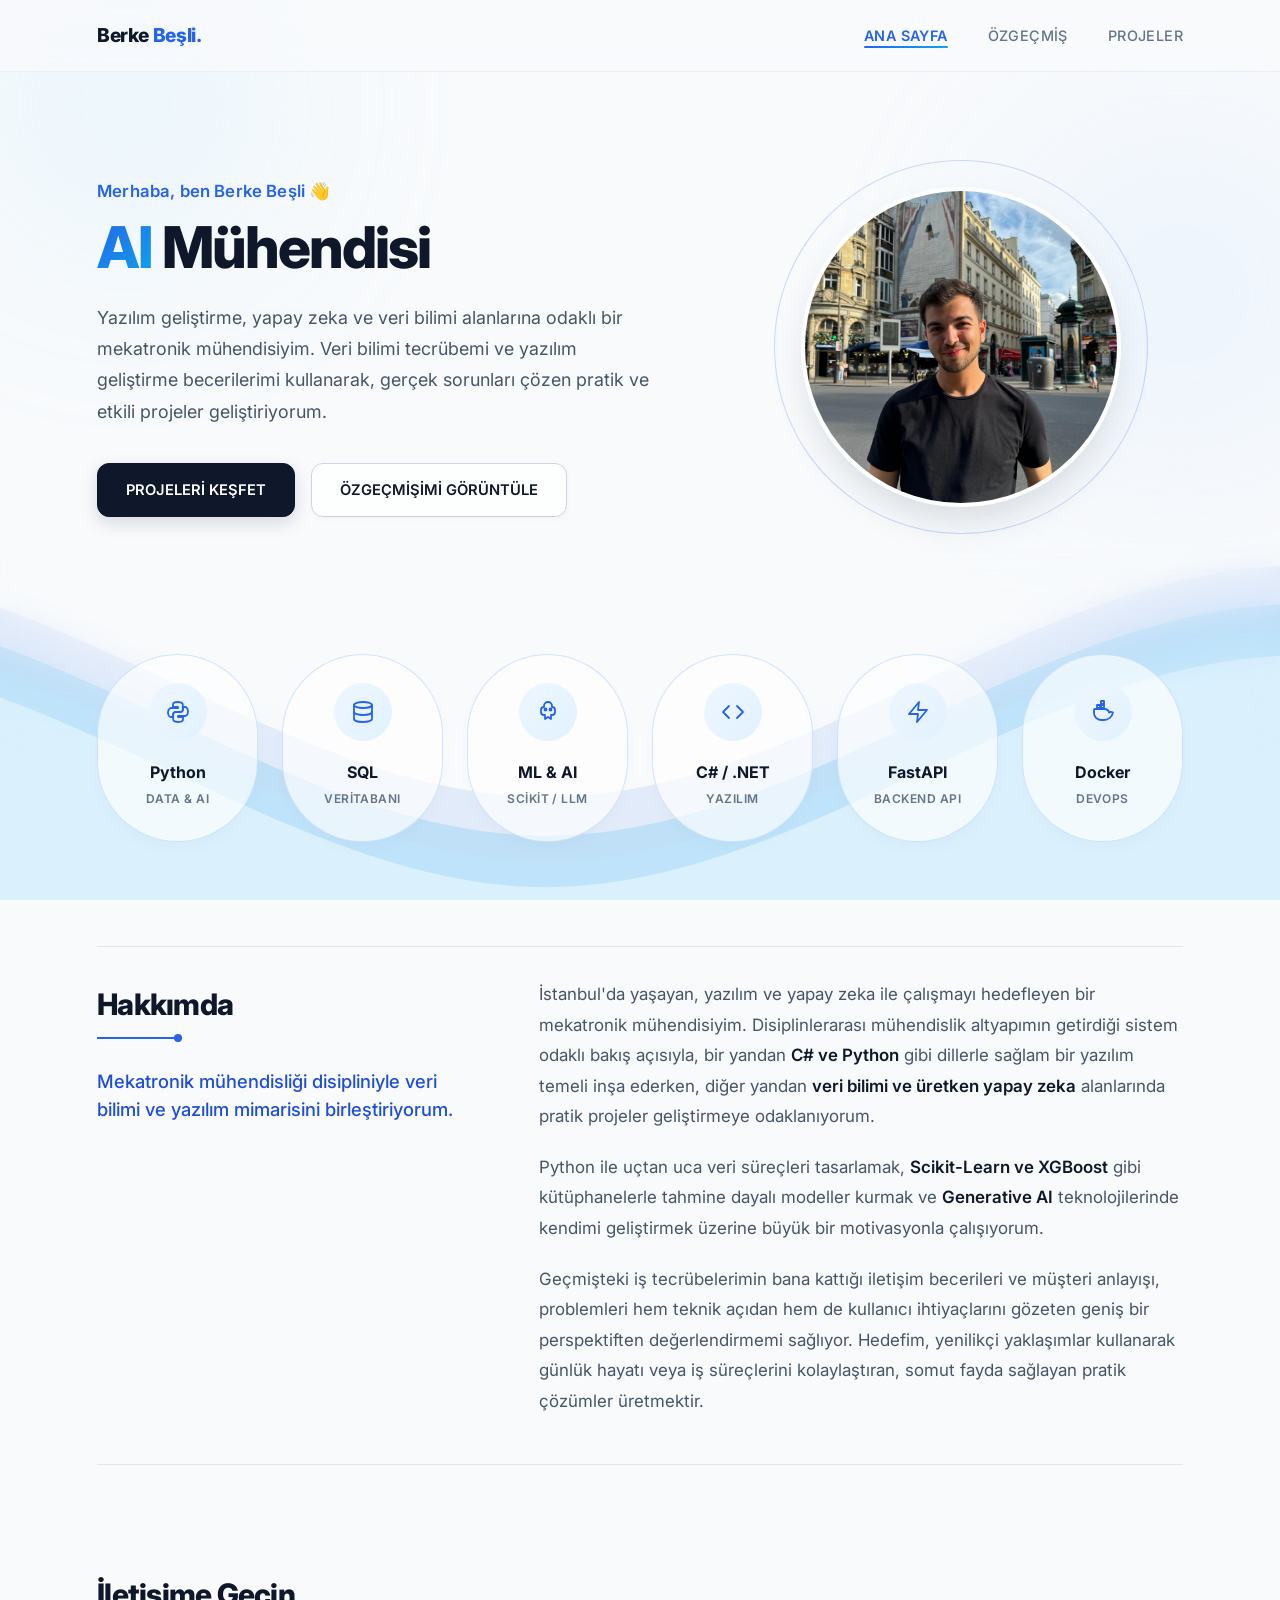
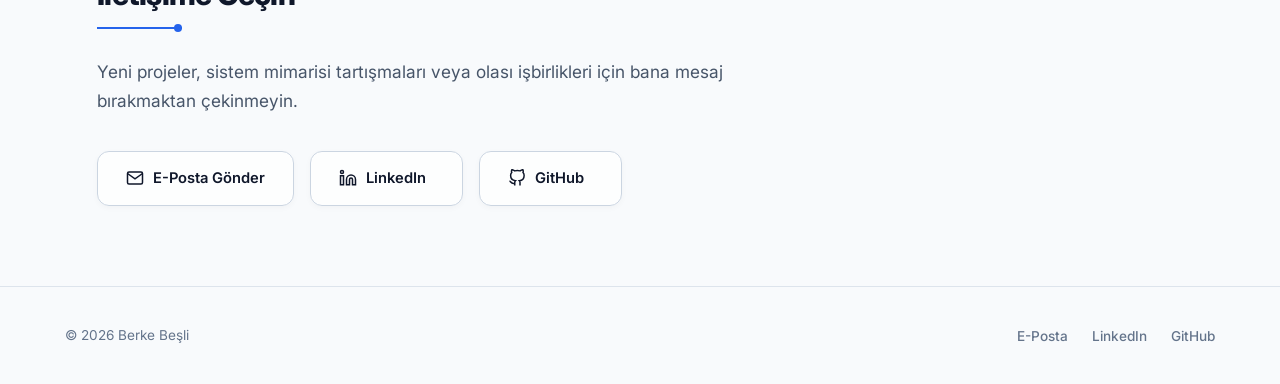
==== commit 460a850a: "j" ====
--- a/index.html
+++ b/index.html
@@ -18,6 +18,50 @@
 
     <link rel="stylesheet" href="css/style.css">
     <link href="https://fonts.googleapis.com/css2?family=Inter:wght@300;400;500;600;700;800&display=swap" rel="stylesheet">
+
+    <!-- Yapısal Veri (Schema.org JSON-LD - SEO & İşe Alım Botları İçin) -->
+    <script type="application/ld+json">
+    {
+      "@context": "https://schema.org",
+      "@type": "Person",
+      "name": "Berke Beşli",
+      "url": "https://berkebesli.github.io/",
+      "jobTitle": "AI & Data Science Engineer",
+      "description": "Veri bilimi, üretken yapay zeka (LLM), makine öğrenmesi ve modern yazılım mimarileri üzerine çalışan Mekatronik Mühendisi.",
+      "address": {
+        "@type": "PostalAddress",
+        "addressLocality": "İstanbul",
+        "addressCountry": "TR"
+      },
+      "alumniOf": {
+        "@type": "CollegeOrUniversity",
+        "name": "İstanbul Bilgi Üniversitesi",
+        "department": "Mekatronik Mühendisliği"
+      },
+      "knowsAbout": [
+        "Artificial Intelligence",
+        "Data Science",
+        "Machine Learning",
+        "Large Language Models (LLM)",
+        "Python",
+        "FastAPI",
+        "SQL",
+        "CRM Analytics",
+        "Docker",
+        "Kubernetes",
+        "n8n Automation"
+      ],
+      "knowsLanguage": [
+        { "@type": "Language", "name": "Turkish" },
+        { "@type": "Language", "name": "English" },
+        { "@type": "Language", "name": "Italian" }
+      ],
+      "sameAs": [
+        "https://github.com/BerkeBesli",
+        "https://www.linkedin.com/in/berke-beşli-5b1593320"
+      ]
+    }
+    </script>
 </head>
 <body>
     <a href="#main-content" class="skip-link">İçeriğe geç</a>
@@ -148,7 +192,7 @@
 
             <div class="about-text-column">
                 <p>
-                    İstanbul'da yaşayan, yazılım ve yapay zeka ile çalışmayı hedefleyen bir mekatronik mühendisiyim. Disiplinlerarası mühendislik altyapımın getirdiği sistem odaklı bakış açısıyla, bir yandan <strong>C# ve Python</strong> gibi dillerle sağlam bir yazılım temeli inşa ederken, diğer yandan <strong>veri bilimi ve makine öğrenmesi</strong> alanlarında pratik projeler geliştirmeye odaklanıyorum.
+                    İstanbul'da yaşayan, yazılım ve yapay zeka ile çalışmayı hedefleyen bir mekatronik mühendisiyim. Disiplinlerarası mühendislik altyapımın getirdiği sistem odaklı bakış açısıyla, bir yandan <strong>C# ve Python</strong> gibi dillerle sağlam bir yazılım temeli inşa ederken, diğer yandan <strong>veri bilimi ve üretken yapay zeka</strong> alanlarında pratik projeler geliştirmeye odaklanıyorum.
                 </p>
                 <p>
                     Python ile uçtan uca veri süreçleri tasarlamak, <strong>Scikit-Learn ve XGBoost</strong> gibi kütüphanelerle tahmine dayalı modeller kurmak ve <strong>Generative AI</strong> teknolojilerinde kendimi geliştirmek üzerine büyük bir motivasyonla çalışıyorum.
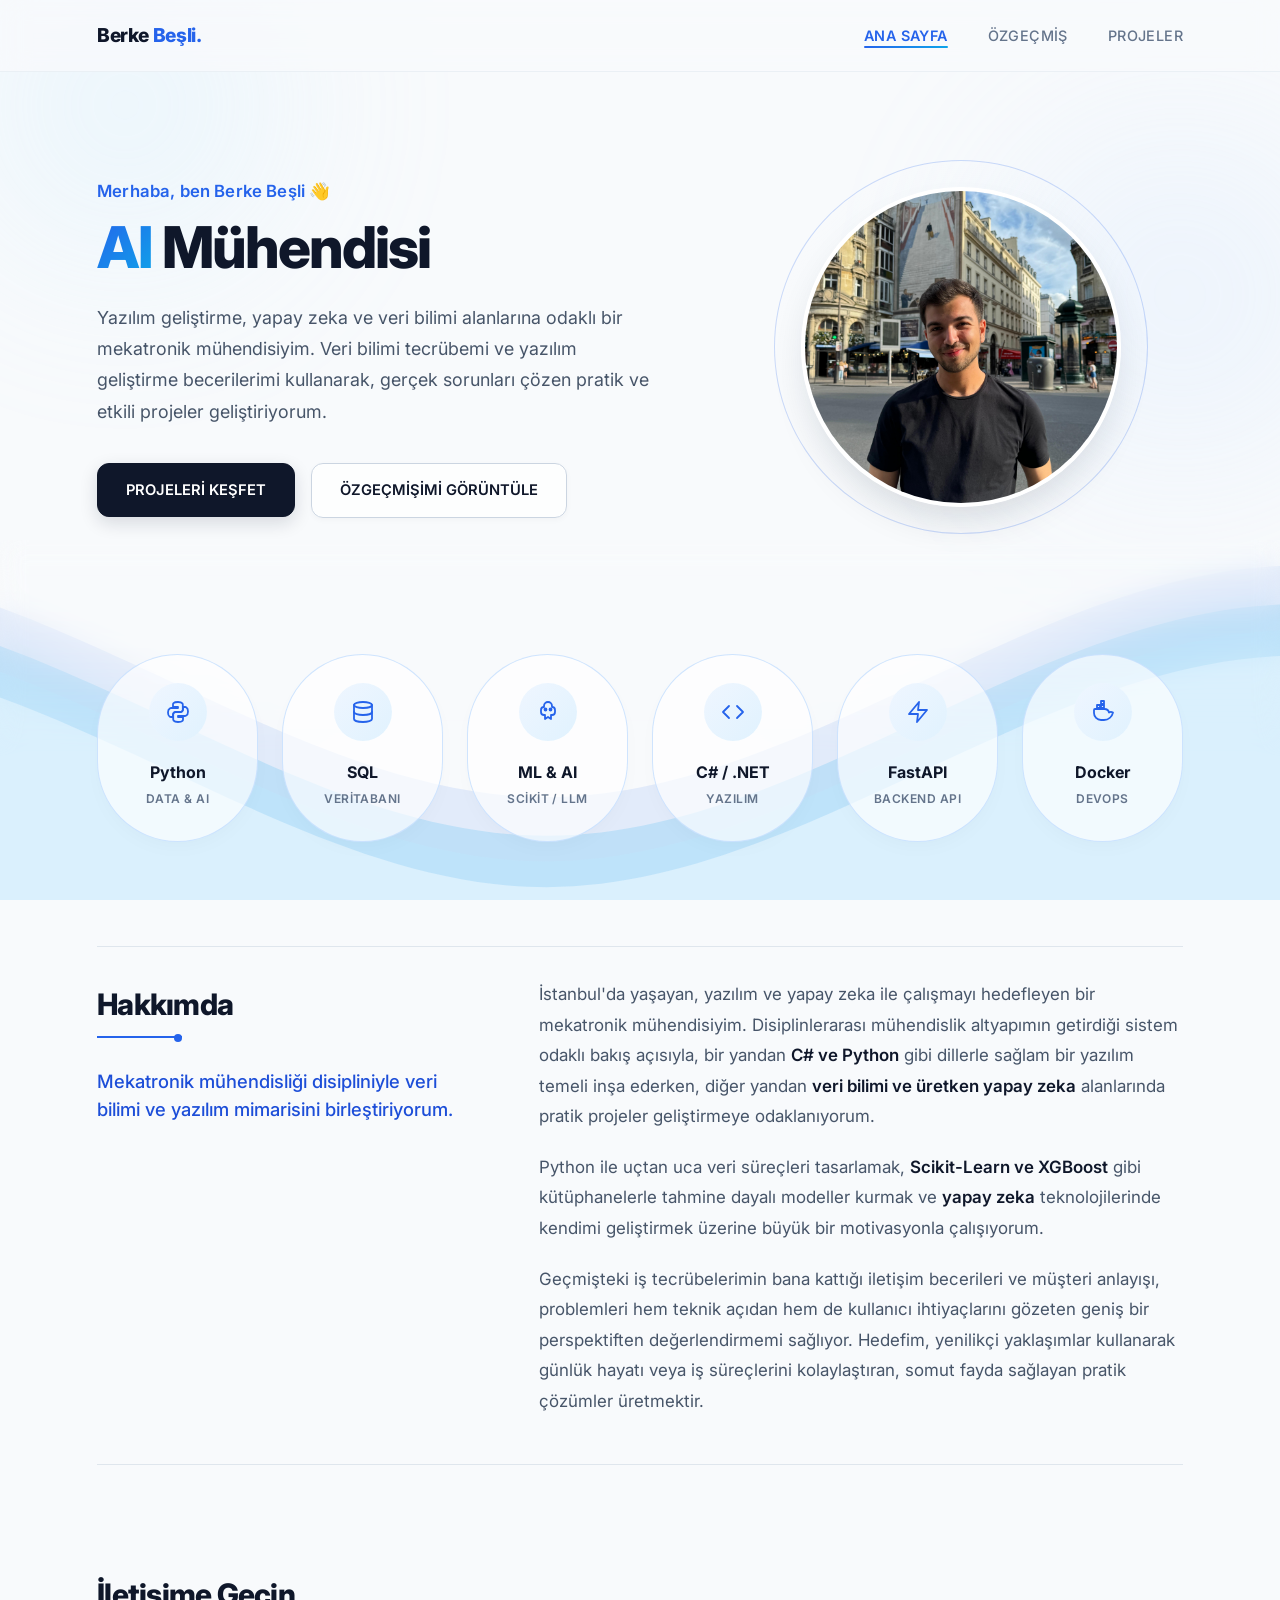
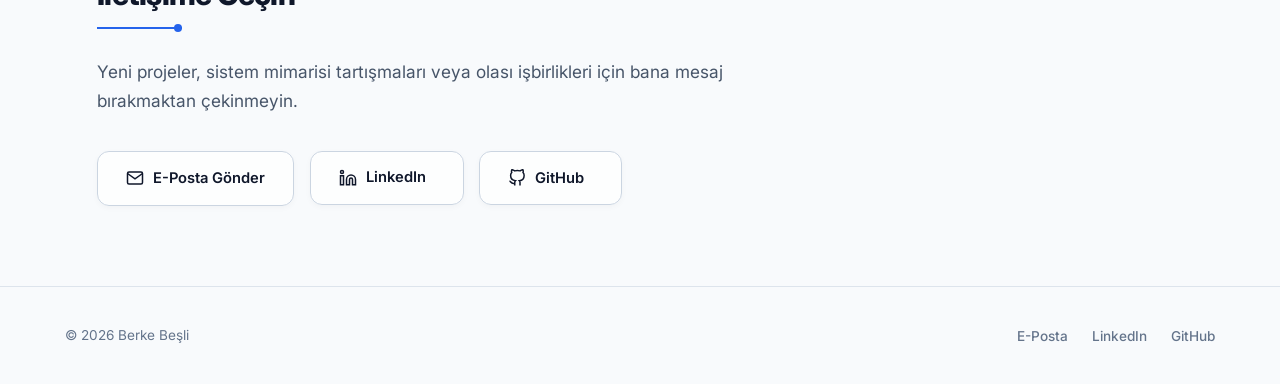
==== commit aa0d217c: "s" ====
--- a/index.html
+++ b/index.html
@@ -195,7 +195,7 @@
                     İstanbul'da yaşayan, yazılım ve yapay zeka ile çalışmayı hedefleyen bir mekatronik mühendisiyim. Disiplinlerarası mühendislik altyapımın getirdiği sistem odaklı bakış açısıyla, bir yandan <strong>C# ve Python</strong> gibi dillerle sağlam bir yazılım temeli inşa ederken, diğer yandan <strong>veri bilimi ve üretken yapay zeka</strong> alanlarında pratik projeler geliştirmeye odaklanıyorum.
                 </p>
                 <p>
-                    Python ile uçtan uca veri süreçleri tasarlamak, <strong>Scikit-Learn ve XGBoost</strong> gibi kütüphanelerle tahmine dayalı modeller kurmak ve <strong>Generative AI</strong> teknolojilerinde kendimi geliştirmek üzerine büyük bir motivasyonla çalışıyorum.
+                    Python ile uçtan uca veri süreçleri tasarlamak, <strong>Scikit-Learn ve XGBoost</strong> gibi kütüphanelerle tahmine dayalı modeller kurmak ve <strong>yapay zeka</strong> teknolojilerinde kendimi geliştirmek üzerine büyük bir motivasyonla çalışıyorum.
                 </p>
                 <p>
                     Geçmişteki iş tecrübelerimin bana kattığı iletişim becerileri ve müşteri anlayışı, problemleri hem teknik açıdan hem de kullanıcı ihtiyaçlarını gözeten geniş bir perspektiften değerlendirmemi sağlıyor. Hedefim, yenilikçi yaklaşımlar kullanarak günlük hayatı veya iş süreçlerini kolaylaştıran, somut fayda sağlayan pratik çözümler üretmektir.
